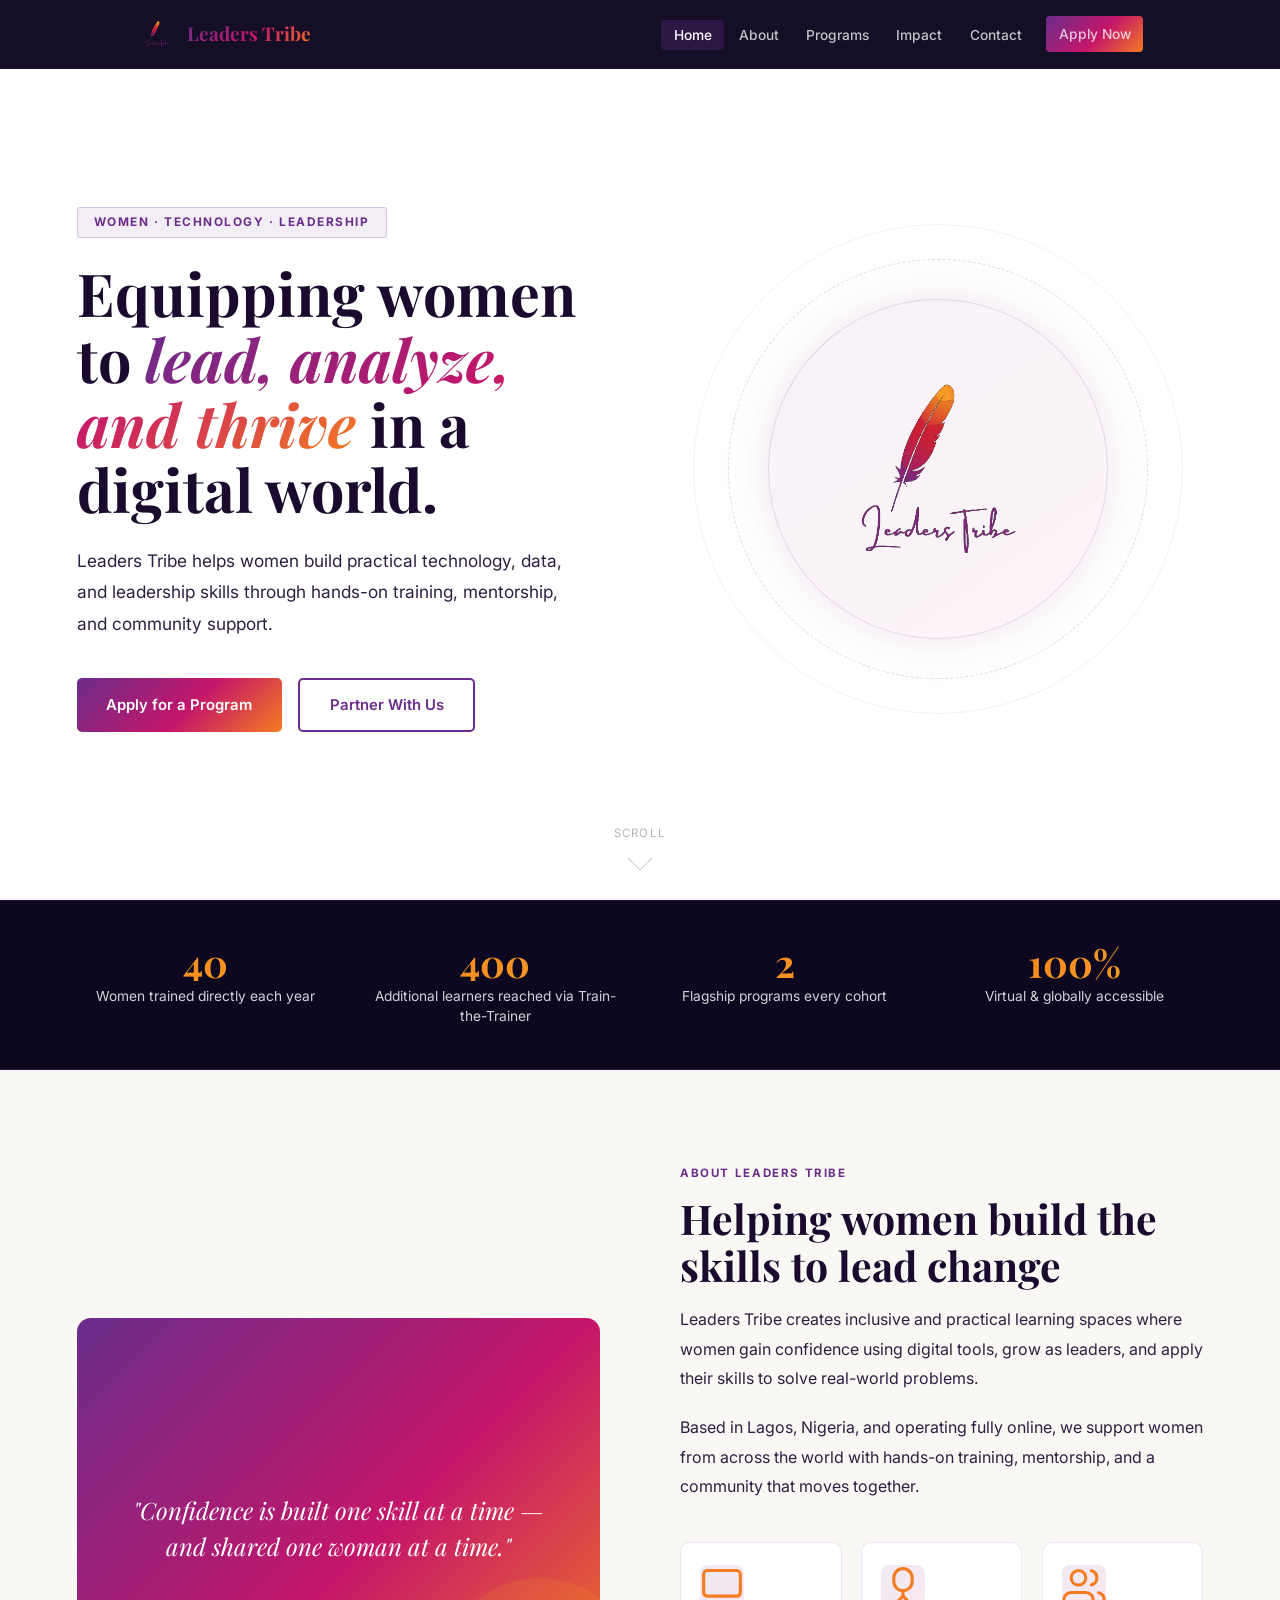
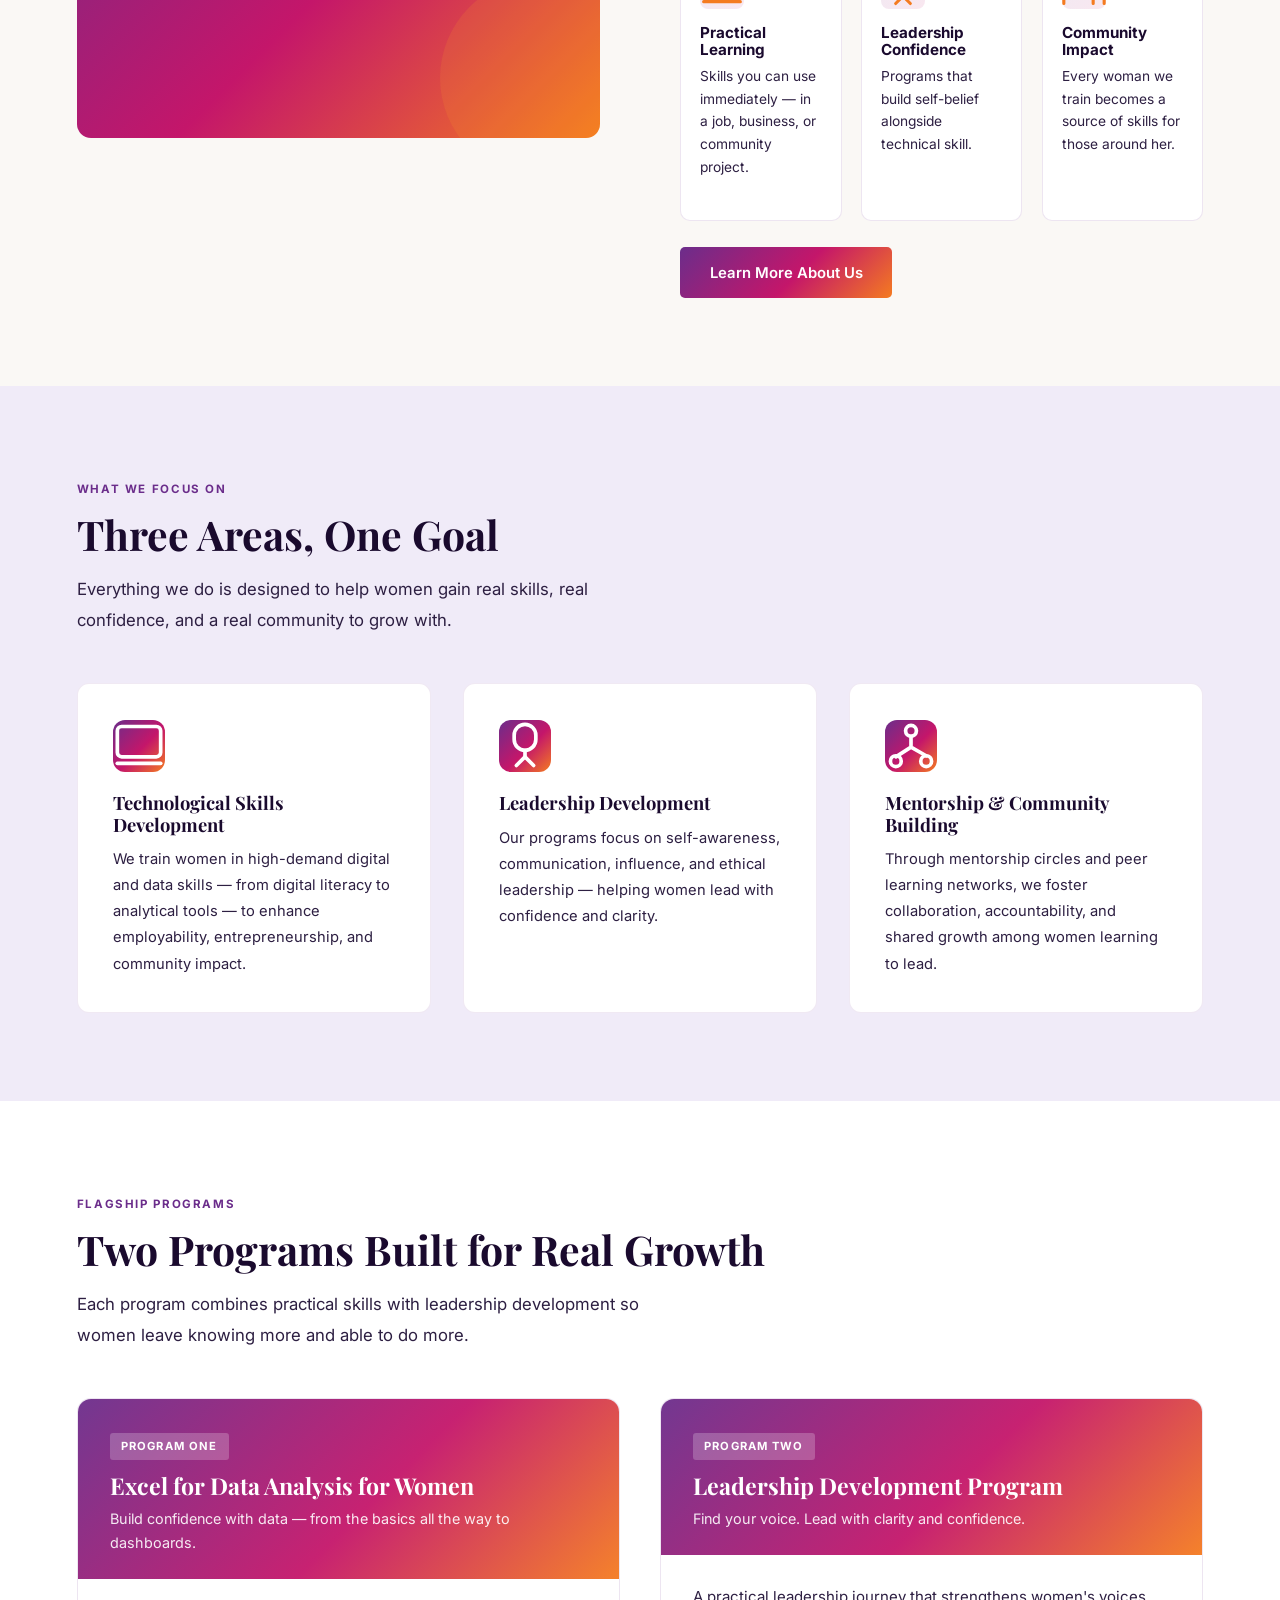
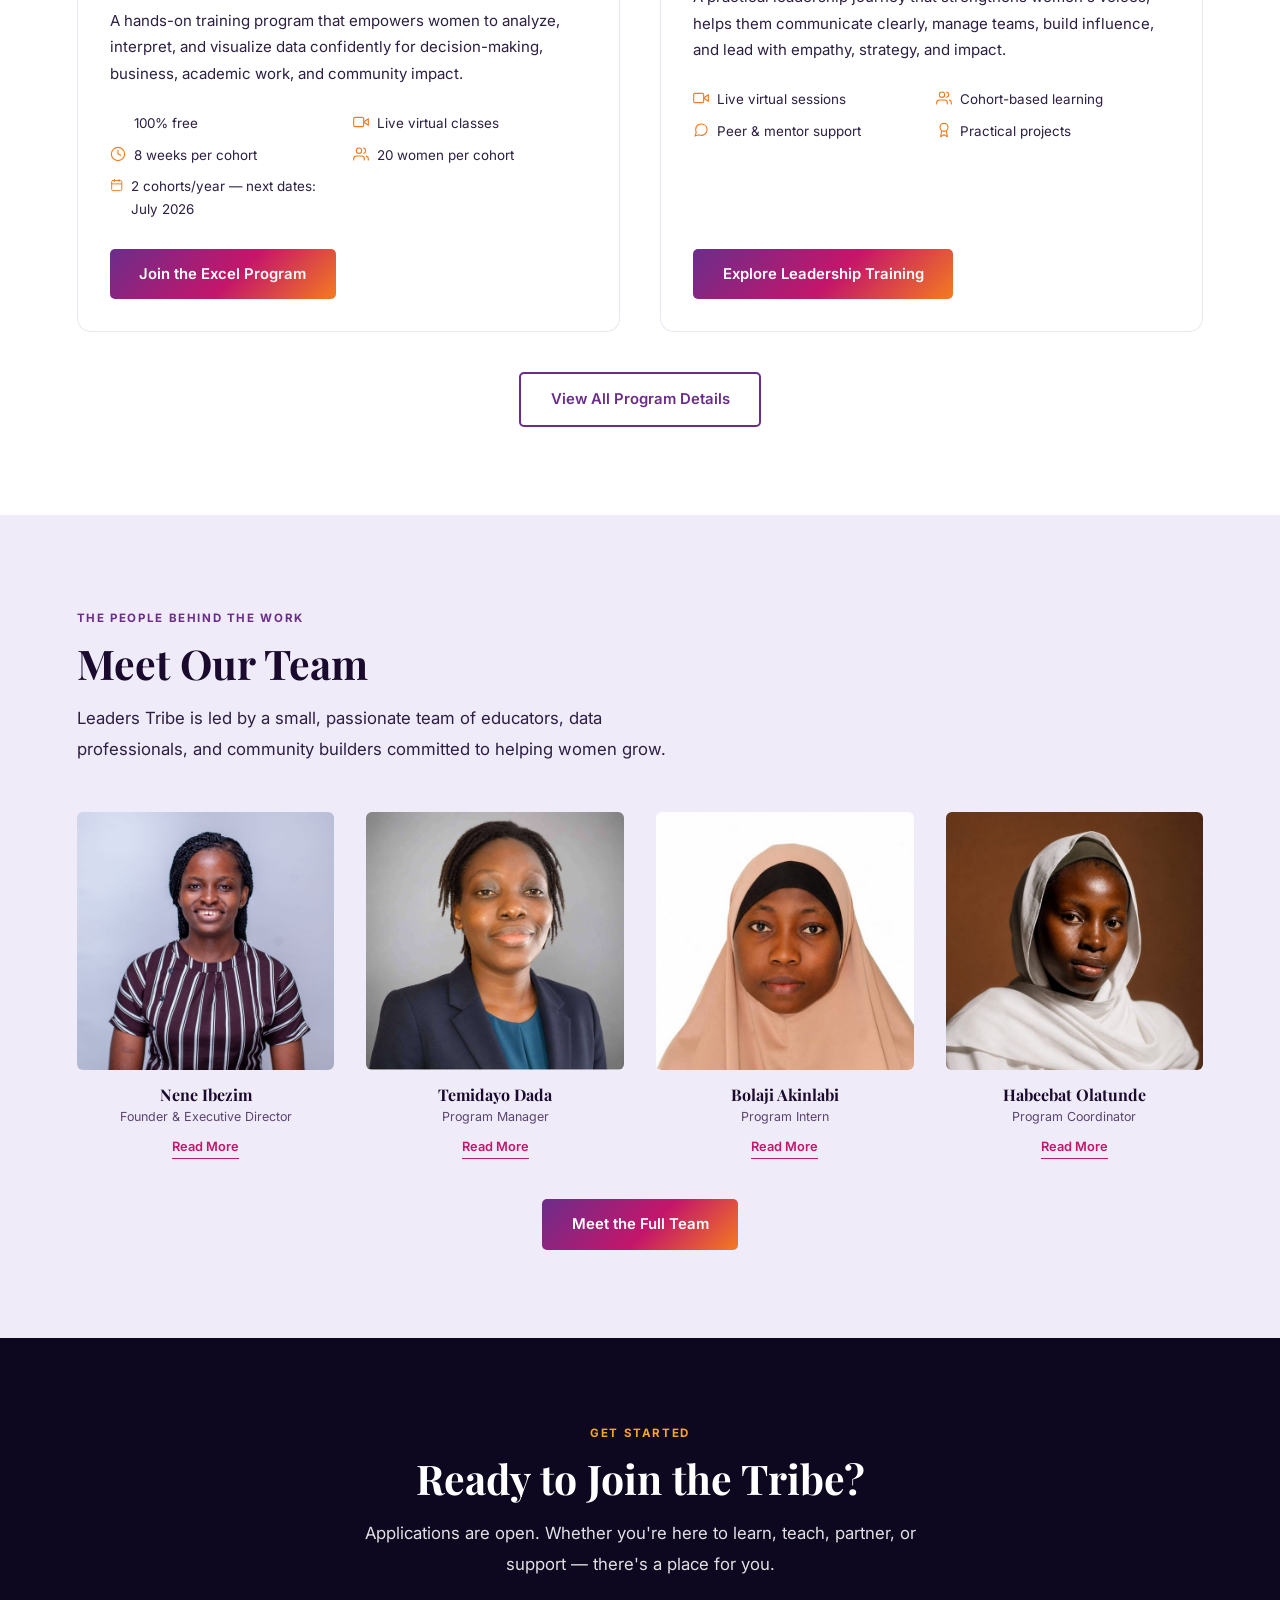
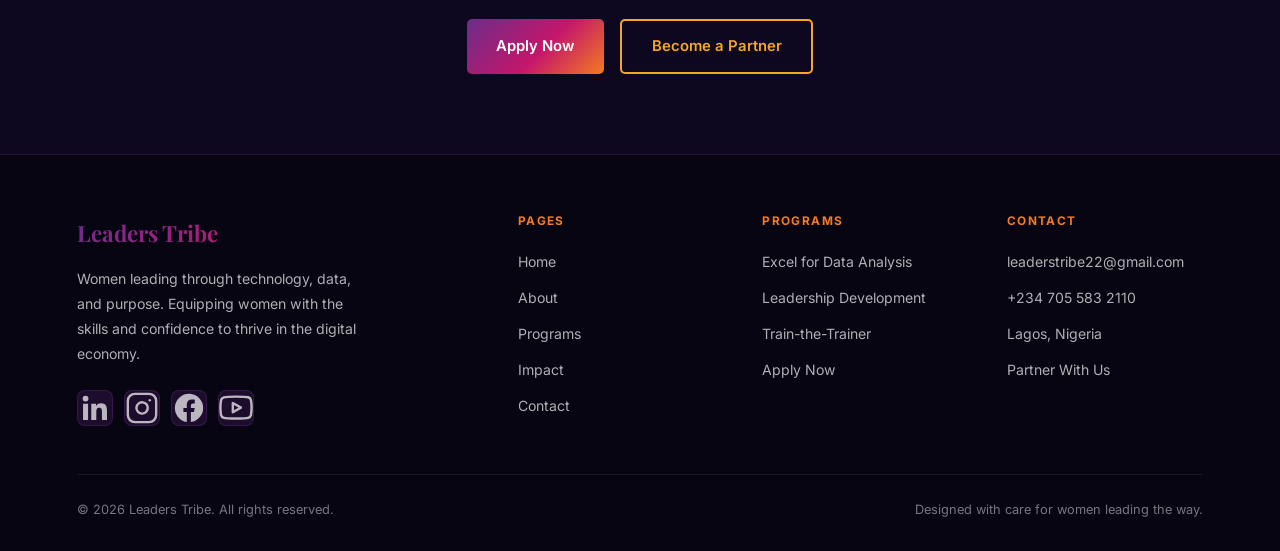
==== index.html @ ec902ddd "Update index.html" ====
<!DOCTYPE html>
<html lang="en">
<head>
  <meta charset="UTF-8" />
  <meta name="viewport" content="width=device-width, initial-scale=1.0" />
  <title>Leaders Tribe — Women Leading Through Technology, Data & Purpose</title>
  <meta name="description" content="Leaders Tribe equips women with practical technology, data analysis, and leadership skills to thrive in the digital economy and lead community impact." />
  <meta property="og:title" content="Leaders Tribe — Women Leading Through Technology, Data & Purpose" />
  <meta property="og:description" content="Leaders Tribe equips women with practical technology, data analysis, and leadership skills to thrive in the digital economy." />
  <meta property="og:type" content="website" />
  <meta property="og:image" content="https://leaderstribe.github.io/assets/og-image.png" />
  <meta property="og:url" content="https://leaderstribe.github.io/" />
  <meta name="twitter:card" content="summary_large_image" />
  <link rel="canonical" href="https://leaderstribe.github.io/" />
  <link rel="icon" type="image/png" href="assets/favicon.png" />
  <link rel="apple-touch-icon" href="assets/apple-touch-icon.png" />
  <link rel="stylesheet" href="styles.css" />
  <script type="application/ld+json">
  {
    "@context": "https://schema.org",
    "@type": "NGO",
    "name": "Leaders Tribe",
    "url": "https://leaderstribe.github.io/",
    "logo": "https://leaderstribe.github.io/assets/logo.png",
    "description": "Leaders Tribe equips women with practical technology, data analysis, and leadership skills to thrive in the digital economy and lead community impact.",
    "email": "leaderstribe22@gmail.com",
    "telephone": "+2347055832110",
    "address": {
      "@type": "PostalAddress",
      "addressLocality": "Lagos",
      "addressCountry": "NG"
    },
    "sameAs": [
      "https://ng.linkedin.com/company/leaderstribe",
      "https://www.instagram.com/leaderstribe_/",
      "https://www.facebook.com/leaderstribeimpact/",
      "https://x.com/leaderstribe22"
    ]
  }
  </script>
</head>
<body>

<div id="nav-placeholder"></div>

<!-- ============================================================
     HERO
     ============================================================ -->
<header id="hero" class="hero-light">
  <div class="hero-inner">
    <div class="hero-text">
      <span class="hero-eyebrow">Women · Technology · Leadership</span>
      <h1 class="hero-title">Equipping women to <em>lead, analyze, and thrive</em> in a digital world.</h1>
      <p class="hero-sub">Leaders Tribe helps women build practical technology, data, and leadership skills through hands-on training, mentorship, and community support.</p>
      <div class="hero-ctas">
        <a href="programs.html" class="btn btn-primary">Apply for a Program</a>
        <a href="contact.html#partners" class="btn btn-outline">Partner With Us</a>
      </div>
    </div>
    <div class="hero-visual">
      <div class="hero-orb">
        <img src="assets/logo.png" alt="Leaders Tribe emblem — a gradient feather symbolising growth, voice and leadership" />
      </div>
    </div>
  </div>
  <div class="scroll-hint" aria-hidden="true">
    <span>Scroll</span>
    <div class="scroll-arrow"></div>
  </div>
</header>

<!-- STATS BAR -->
<div id="stats-bar">
  <div class="stats-grid">
    <div class="reveal">
      <div class="stat-num">40</div>
      <div class="stat-label">Women trained directly each year</div>
    </div>
    <div class="reveal reveal-delay-1">
      <div class="stat-num">400</div>
      <div class="stat-label">Additional learners reached via Train-the-Trainer</div>
    </div>
    <div class="reveal reveal-delay-2">
      <div class="stat-num">2</div>
      <div class="stat-label">Flagship programs every cohort</div>
    </div>
    <div class="reveal reveal-delay-3">
      <div class="stat-num">100%</div>
      <div class="stat-label">Virtual &amp; globally accessible</div>
    </div>
  </div>
</div>

<!-- ============================================================
     ABOUT PREVIEW
     ============================================================ -->
<section class="bg-cream" aria-labelledby="about-preview-title">
  <div class="section-inner about-grid">
    <div class="about-visual reveal">
      <p class="about-quote">"Confidence is built one skill at a time — and shared one woman at a time."</p>
    </div>
    <div class="about-text reveal">
      <span class="tag">About Leaders Tribe</span>
      <h2 id="about-preview-title" class="section-title">Helping women build the skills to lead change</h2>
      <p>Leaders Tribe creates inclusive and practical learning spaces where women gain confidence using digital tools, grow as leaders, and apply their skills to solve real-world problems.</p>
      <p>Based in Lagos, Nigeria, and operating fully online, we support women from across the world with hands-on training, mentorship, and a community that moves together.</p>
      <div class="value-cards">
        <div class="value-card reveal reveal-delay-1">
          <div class="value-icon" data-icon="laptop"></div>
          <h4>Practical Learning</h4>
          <p>Skills you can use immediately — in a job, business, or community project.</p>
        </div>
        <div class="value-card reveal reveal-delay-2">
          <div class="value-icon" data-icon="podium"></div>
          <h4>Leadership Confidence</h4>
          <p>Programs that build self-belief alongside technical skill.</p>
        </div>
        <div class="value-card reveal reveal-delay-3">
          <div class="value-icon" data-icon="community"></div>
          <h4>Community Impact</h4>
          <p>Every woman we train becomes a source of skills for those around her.</p>
        </div>
      </div>
      <br/>
      <a href="about.html" class="btn btn-primary">Learn More About Us</a>
    </div>
  </div>
</section>

<!-- ============================================================
     FOCUS AREAS
     ============================================================ -->
<section class="bg-lavender" aria-labelledby="focus-title">
  <div class="section-inner">
    <span class="tag">What We Focus On</span>
    <h2 id="focus-title" class="section-title">Three Areas, One Goal</h2>
    <p class="section-sub">Everything we do is designed to help women gain real skills, real confidence, and a real community to grow with.</p>
    <div class="focus-grid">
      <div class="focus-card reveal">
        <div class="focus-icon" data-icon="laptop"></div>
        <h3>Technological Skills Development</h3>
        <p>We train women in high-demand digital and data skills — from digital literacy to analytical tools — to enhance employability, entrepreneurship, and community impact.</p>
      </div>
      <div class="focus-card reveal reveal-delay-1">
        <div class="focus-icon" data-icon="podium"></div>
        <h3>Leadership Development</h3>
        <p>Our programs focus on self-awareness, communication, influence, and ethical leadership — helping women lead with confidence and clarity.</p>
      </div>
      <div class="focus-card reveal reveal-delay-2">
        <div class="focus-icon" data-icon="network"></div>
        <h3>Mentorship &amp; Community Building</h3>
        <p>Through mentorship circles and peer learning networks, we foster collaboration, accountability, and shared growth among women learning to lead.</p>
      </div>
    </div>
  </div>
</section>

<!-- ============================================================
     PROGRAMS PREVIEW
     ============================================================ -->
<section class="bg-white" aria-labelledby="programs-preview-title">
  <div class="section-inner">
    <span class="tag">Flagship Programs</span>
    <h2 id="programs-preview-title" class="section-title">Two Programs Built for Real Growth</h2>
    <p class="section-sub">Each program combines practical skills with leadership development so women leave knowing more and able to do more.</p>
    <div class="programs-grid" style="margin-top:3rem;">
      <div class="program-card reveal">
        <div class="program-header">
          <div class="program-header-content">
            <span class="program-badge">Program One</span>
            <h3>Excel for Data Analysis for Women</h3>
            <p>Build confidence with data — from the basics all the way to dashboards.</p>
          </div>
        </div>
        <div class="program-body">
          <p>A hands-on training program that empowers women to analyze, interpret, and visualize data confidently for decision-making, business, academic work, and community impact.</p>
          <div class="program-meta">
            <div class="meta-item"><span data-icon="gift" style="display:flex;width:16px;height:16px;color:var(--orange);"></span> 100% free</div>
            <div class="meta-item"><span data-icon="video" style="display:flex;width:16px;height:16px;color:var(--orange);"></span> Live virtual classes</div>
            <div class="meta-item"><span data-icon="clock" style="display:flex;width:16px;height:16px;color:var(--orange);"></span> 8 weeks per cohort</div>
            <div class="meta-item"><span data-icon="users" style="display:flex;width:16px;height:16px;color:var(--orange);"></span> 20 women per cohort</div>
            <div class="meta-item"><span data-icon="calendar" style="display:flex;width:16px;height:16px;color:var(--orange);"></span> 2 cohorts/year — next dates: July 2026</div>
          </div>
          <a href="programs.html#excel" class="btn btn-primary">Join the Excel Program</a>
        </div>
      </div>
      <div class="program-card reveal reveal-delay-1">
        <div class="program-header">
          <div class="program-header-content">
            <span class="program-badge">Program Two</span>
            <h3>Leadership Development Program</h3>
            <p>Find your voice. Lead with clarity and confidence.</p>
          </div>
        </div>
        <div class="program-body">
          <p>A practical leadership journey that strengthens women's voices, helps them communicate clearly, manage teams, build influence, and lead with empathy, strategy, and impact.</p>
          <div class="program-meta">
            <div class="meta-item"><span data-icon="video" style="display:flex;width:16px;height:16px;color:var(--orange);"></span> Live virtual sessions</div>
            <div class="meta-item"><span data-icon="users" style="display:flex;width:16px;height:16px;color:var(--orange);"></span> Cohort-based learning</div>
            <div class="meta-item"><span data-icon="chat" style="display:flex;width:16px;height:16px;color:var(--orange);"></span> Peer &amp; mentor support</div>
            <div class="meta-item"><span data-icon="award" style="display:flex;width:16px;height:16px;color:var(--orange);"></span> Practical projects</div>
          </div>
          <a href="programs.html#leadership" class="btn btn-primary">Explore Leadership Training</a>
        </div>
      </div>
    </div>
    <div style="text-align:center; margin-top:2.5rem;">
      <a href="programs.html" class="btn btn-outline" style="color:var(--violet); border-color:var(--violet);">View All Program Details</a>
    </div>
  </div>
</section>

<!-- ============================================================
     MEET THE TEAM — teaser
     ============================================================ -->
<section class="bg-lavender" aria-labelledby="team-teaser-title">
  <div class="section-inner">
    <span class="tag">The People Behind the Work</span>
    <h2 id="team-teaser-title" class="section-title">Meet Our Team</h2>
    <p class="section-sub">Leaders Tribe is led by a small, passionate team of educators, data professionals, and community builders committed to helping women grow.</p>
    <div class="team-teaser-grid">
      <div class="team-teaser-card reveal">
        <div class="team-teaser-photo">
          <img src="assets/nene-ibezim.jpg" alt="Nene Ibezim, Founder and Executive Director of Leaders Tribe" />
        </div>
        <div class="team-teaser-body">
          <h4>Nene Ibezim</h4>
          <p class="teaser-role">Founder &amp; Executive Director</p>
          <a href="team/nene-ibezim.html">Read More</a>
        </div>
      </div>
      <div class="team-teaser-card reveal reveal-delay-1">
        <div class="team-teaser-photo">
          <img src="assets/temidayo-dada.jpg" alt="Temidayo Dada, Program Manager at Leaders Tribe" />
        </div>
        <div class="team-teaser-body">
          <h4>Temidayo Dada</h4>
          <p class="teaser-role">Program Manager</p>
          <a href="team/temidayo-dada.html">Read More</a>
        </div>
      </div>
      <div class="team-teaser-card reveal reveal-delay-2">
        <div class="team-teaser-photo">
          <img src="assets/bolaji-akinlabi.jpg" alt="Bolaji Akinlabi, Program Intern at Leaders Tribe" />
        </div>
        <div class="team-teaser-body">
          <h4>Bolaji Akinlabi</h4>
          <p class="teaser-role">Program Intern</p>
          <a href="team/bolaji-akinlabi.html">Read More</a>
        </div>
      </div>
      <div class="team-teaser-card reveal reveal-delay-3">
        <div class="team-teaser-photo">
          <img src="assets/habeebat-olatunde.jpg" alt="Habeebat Olatunde, Program Coordinator at Leaders Tribe" />
        </div>
        <div class="team-teaser-body">
          <h4>Habeebat Olatunde</h4>
          <p class="teaser-role">Program Coordinator</p>
          <a href="team/habeebat-olatunde.html">Read More</a>
        </div>
      </div>
    </div>
    <div style="text-align:center; margin-top:2.5rem;">
      <a href="about.html#team" class="btn btn-primary">Meet the Full Team</a>
    </div>
  </div>
</section>

<!-- CTA BAND -->
<section class="bg-dark dark-section" style="text-align:center; padding: 80px 6%;" aria-label="Call to action">
  <div class="section-inner">
    <span class="tag">Get Started</span>
    <h2 class="section-title" style="color:#fff; margin-bottom:1rem;">Ready to Join the Tribe?</h2>
    <p style="color:rgba(255,255,255,0.88); font-size:1.05rem; max-width:560px; margin:0 auto 2.5rem; line-height:1.82;">
      Applications are open. Whether you're here to learn, teach, partner, or support — there's a place for you.
    </p>
    <div style="display:flex; gap:1rem; justify-content:center; flex-wrap:wrap;">
      <a href="contact.html" class="btn btn-primary">Apply Now</a>
      <a href="contact.html#partners" class="btn btn-outline">Become a Partner</a>
    </div>
  </div>
</section>

<div id="footer-placeholder"></div>

<script src="icons.js"></script>
<script src="shared-nav-footer.js"></script>
<script src="script.js"></script>
<script>initPage('Home');</script>
</body>
</html>
---- styles.css ----
/* ============================================================
   LEADERS TRIBE — styles.css
   Brand palette from the Leaders Tribe logo:
     --violet  #6B2D8B   --magenta #C4166A
     --orange  #F47B20   --gold    #F5A623
   
   TEXT CONTRAST PRINCIPLE:
   • Light bg  → --text-dark (#1A0A2E), body --text-body (#2D1F42)
   • Dark bg   → #fff headings, rgba(255,255,255,0.88) body
   • Cards     → always on white/lavender, dark text
   • Minimum contrast ratio: 4.5:1 for body, 3:1 for large headings
   ============================================================ */

@import url('https://fonts.googleapis.com/css2?family=Playfair+Display:ital,wght@0,400;0,600;0,700;1,400&family=Inter:wght@300;400;500;600;700&display=swap');

/* ── Variables ── */
:root {
  --violet:       #6B2D8B;
  --violet-dark:  #4E1F68;
  --magenta:      #C4166A;
  --orange:       #F47B20;
  --gold:         #F5A623;

  --dark:         #0D0820;
  --dark-mid:     #130D28;
  --dark-card:    #1C1035;

  --cream:        #FAF8F5;
  --lavender:     #F0EBF8;
  --white:        #FFFFFF;

  /* Text — light backgrounds */
  --text-dark:    #1A0A2E;   /* headings on light bg */
  --text-body:    #2D1F42;   /* body on light bg — rich, dark purple-charcoal */
  --text-soft:    #5A4570;   /* secondary on light bg */

  /* Text — dark backgrounds */
  --text-on-dark:        #FFFFFF;
  --text-on-dark-body:   rgba(255,255,255,0.88);  /* was 0.62 — increased */
  --text-on-dark-soft:   rgba(255,255,255,0.72);

  --grad-brand:   linear-gradient(135deg, #6B2D8B 0%, #C4166A 55%, #F47B20 100%);
  --grad-dark:    linear-gradient(150deg, #0D0820 0%, #130D28 60%, #1E0E3A 100%);
  --grad-gold:    linear-gradient(135deg, #F47B20, #F5A623);

  --section-pad:  88px 6%;
  --max-w:        1160px;
  --ease:         0.25s ease;
  --radius:       10px;
}

/* ── Reset ── */
*, *::before, *::after { margin: 0; padding: 0; box-sizing: border-box; }
html { scroll-behavior: smooth; font-size: 16px; }
body {
  font-family: 'Inter', system-ui, sans-serif;
  background: var(--cream);
  color: var(--text-body);
  line-height: 1.65;
  -webkit-font-smoothing: antialiased;
}
img { max-width: 100%; display: block; }
a { color: inherit; text-decoration: none; }
ul { list-style: none; }
button { cursor: pointer; font-family: inherit; }

/* ── Type helpers ── */
h1, h2, h3, h4 {
  font-family: 'Playfair Display', Georgia, serif;
  color: var(--text-dark);
  line-height: 1.15;
}
/* On dark sections, headings flip to white via .dark-section */
.dark-section h1,
.dark-section h2,
.dark-section h3,
.dark-section h4 { color: var(--text-on-dark); }

.section-title  { font-size: clamp(1.85rem, 3.2vw, 2.7rem); margin-bottom: 1rem; }
.section-sub    { font-size: 1.05rem; line-height: 1.82; max-width: 600px; }

/* Tags (eyebrow labels) */
.tag {
  display: inline-block;
  font-size: 0.72rem; font-weight: 700;
  letter-spacing: 0.14em; text-transform: uppercase;
  margin-bottom: 0.75rem;
}
/* On light bg: violet tag */
.tag { color: var(--violet); }
/* On dark bg: gold tag */
.dark-section .tag { color: var(--gold); }

/* ── Layout ── */
.section-inner { max-width: var(--max-w); margin: 0 auto; }

/* ── Buttons ── */
.btn {
  display: inline-flex; align-items: center; gap: 0.5rem;
  padding: 0.82rem 1.85rem; border-radius: 5px;
  font-size: 0.93rem; font-weight: 600;
  transition: opacity var(--ease), transform var(--ease), box-shadow var(--ease);
  border: none; white-space: nowrap; cursor: pointer;
}
.btn:hover          { opacity: 0.88; transform: translateY(-2px); }
.btn:focus-visible  { outline: 3px solid var(--gold); outline-offset: 3px; }
.btn-primary        { background: var(--grad-brand); color: #fff; }
.btn-outline        { background: transparent; border: 2px solid var(--gold); color: var(--gold); font-weight: 600; }
.btn-outline:hover  { background: rgba(245,166,35,0.12); }
.btn-white          { background: #fff; color: var(--violet); font-weight: 700; }
.btn-sm             { padding: 0.58rem 1.25rem; font-size: 0.84rem; }

/* ============================================================
   NAV
   ============================================================ */
#navbar {
  position: fixed; top: 0; left: 0; right: 0; z-index: 1000;
  background: rgba(13,8,32,0.97);
  backdrop-filter: blur(14px);
  border-bottom: 1px solid rgba(107,45,139,0.22);
  transition: box-shadow var(--ease);
}
#navbar.scrolled { box-shadow: 0 4px 28px rgba(0,0,0,0.35); }

.nav-inner {
  max-width: var(--max-w); margin: 0 auto; padding: 0 6%;
  height: 68px; display: flex; align-items: center; justify-content: space-between;
}
.nav-logo {
  display: flex; align-items: center; gap: 10px; text-decoration: none;
}
.nav-logo img { height: 40px; width: auto; object-fit: contain; }
.nav-logo-text {
  font-family: 'Playfair Display', serif; font-size: 1.18rem; font-weight: 700;
  background: var(--grad-brand);
  -webkit-background-clip: text; -webkit-text-fill-color: transparent; background-clip: text;
}
.nav-links { display: flex; align-items: center; gap: 0.15rem; }
.nav-links a {
  padding: 0.42rem 0.78rem; border-radius: 4px;
  font-size: 0.86rem; font-weight: 500;
  color: rgba(255,255,255,0.75);   /* high enough contrast on near-black */
  transition: color var(--ease), background var(--ease);
}
.nav-links a:hover,
.nav-links a.active { color: #fff; background: rgba(107,45,139,0.3); }
.nav-links .btn { margin-left: 0.6rem; }

.hamburger {
  display: none; flex-direction: column; gap: 5px;
  background: none; border: none; padding: 4px; cursor: pointer;
}
.hamburger span {
  display: block; width: 24px; height: 2px;
  background: #fff; border-radius: 2px;
  transition: transform var(--ease), opacity var(--ease);
}
.hamburger.open span:nth-child(1) { transform: translateY(7px) rotate(45deg); }
.hamburger.open span:nth-child(2) { opacity: 0; }
.hamburger.open span:nth-child(3) { transform: translateY(-7px) rotate(-45deg); }

.mobile-menu {
  display: none; position: fixed;
  top: 68px; left: 0; right: 0;
  background: var(--dark-mid);
  border-bottom: 1px solid rgba(107,45,139,0.3);
  padding: 1.4rem 6% 2rem; z-index: 999;
  flex-direction: column; gap: 0.2rem;
}
.mobile-menu.open { display: flex; }
.mobile-menu a {
  padding: 0.75rem 1rem; border-radius: 5px;
  color: rgba(255,255,255,0.88);  /* bumped from 0.75 */
  font-size: 1rem; font-weight: 500;
  transition: background var(--ease);
}
.mobile-menu a:hover { background: rgba(107,45,139,0.25); color: #fff; }
.mobile-menu .btn { margin-top: 0.75rem; text-align: center; justify-content: center; }

/* ============================================================
   PAGE HERO (shared for inner pages)
   ============================================================ */
.page-hero {
  background: var(--grad-dark);
  padding: 130px 6% 72px; text-align: center;
  position: relative; overflow: hidden;
}
.page-hero::before {
  content: '';
  position: absolute; inset: 0;
  background: radial-gradient(ellipse at 50% 110%, rgba(196,22,106,0.18) 0%, transparent 65%);
  pointer-events: none;
}
.page-hero-inner { max-width: var(--max-w); margin: 0 auto; position: relative; z-index: 1; }
.page-hero h1 { color: #fff; font-size: clamp(2rem, 4.5vw, 3.4rem); margin-bottom: 1rem; }
.page-hero p  { color: rgba(255,255,255,0.88); font-size: 1.1rem; max-width: 620px; margin: 0 auto; line-height: 1.8; }

/* ============================================================
   HOME HERO
   ============================================================ */
#hero {
  min-height: 100vh; background: var(--grad-dark);
  display: flex; align-items: center;
  padding: 100px 6% 60px;
  position: relative; overflow: hidden;
}
#hero::before, #hero::after {
  content: ''; position: absolute; border-radius: 50%; pointer-events: none;
}
#hero::before {
  width: 600px; height: 600px;
  background: radial-gradient(circle, rgba(196,22,106,0.16) 0%, transparent 70%);
  top: -100px; right: -80px;
}
#hero::after {
  width: 500px; height: 500px;
  background: radial-gradient(circle, rgba(107,45,139,0.18) 0%, transparent 70%);
  bottom: -80px; left: -80px;
}
.hero-inner {
  max-width: var(--max-w); margin: 0 auto; width: 100%;
  display: grid; grid-template-columns: 1fr 1fr; gap: 4rem; align-items: center;
  position: relative; z-index: 1;
}
.hero-eyebrow {
  display: inline-block;
  background: rgba(245,166,35,0.16); color: var(--gold);
  border: 1px solid rgba(245,166,35,0.38);
  padding: 0.3rem 1rem; border-radius: 3px;
  font-size: 0.74rem; letter-spacing: 0.13em; text-transform: uppercase; font-weight: 700;
  margin-bottom: 1.4rem;
}
.hero-title {
  font-family: 'Playfair Display', serif;
  font-size: clamp(2.2rem, 5vw, 3.7rem); font-weight: 700;
  color: #fff; line-height: 1.1; margin-bottom: 1.5rem;
}
.hero-title em {
  font-style: italic;
  background: var(--grad-brand);
  -webkit-background-clip: text; -webkit-text-fill-color: transparent; background-clip: text;
}
.hero-sub {
  font-size: 1.08rem; color: rgba(255,255,255,0.88);  /* was 0.72 */
  max-width: 500px; line-height: 1.82; margin-bottom: 2.4rem;
}
.hero-ctas { display: flex; gap: 1rem; flex-wrap: wrap; }
.hero-visual { display: flex; justify-content: center; align-items: center; }
.hero-orb {
  width: 340px; height: 340px; border-radius: 50%;
  background: linear-gradient(145deg, rgba(107,45,139,0.14), rgba(196,22,106,0.10));
  border: 1px solid rgba(196,22,106,0.2);
  display: flex; align-items: center; justify-content: center;
  box-shadow: 0 0 80px rgba(196,22,106,0.14), 0 0 40px rgba(107,45,139,0.10);
  position: relative;
}
.hero-orb img { width: 260px; height: 260px; object-fit: contain; position: relative; z-index: 1; }
.hero-orb::before {
  content: ''; position: absolute;
  width: 420px; height: 420px; border-radius: 50%;
  border: 1px dashed rgba(245,166,35,0.2);
  animation: spin 30s linear infinite;
}
.hero-orb::after {
  content: ''; position: absolute;
  width: 490px; height: 490px; border-radius: 50%;
  border: 1px solid rgba(196,22,106,0.08);
}
@keyframes spin { to { transform: rotate(360deg); } }
.scroll-hint {
  position: absolute; bottom: 2rem; left: 50%; transform: translateX(-50%);
  display: flex; flex-direction: column; align-items: center; gap: 0.4rem;
  color: rgba(255,255,255,0.4); font-size: 0.72rem; letter-spacing: 0.1em; text-transform: uppercase; z-index: 2;
}
.scroll-arrow {
  width: 18px; height: 18px;
  border-right: 1.5px solid rgba(255,255,255,0.3); border-bottom: 1.5px solid rgba(255,255,255,0.3);
  transform: rotate(45deg); animation: bounce 2s infinite;
}
@keyframes bounce {
  0%, 100% { transform: rotate(45deg) translateY(0); }
  50%       { transform: rotate(45deg) translateY(5px); }
}

/* ── White hero variant ── */
#hero.hero-light {
  background: var(--white);
  border-bottom: 1px solid rgba(107,45,139,0.1);
}
#hero.hero-light::before,
#hero.hero-light::after { display: none; }
#hero.hero-light .hero-eyebrow {
  background: rgba(107,45,139,0.08);
  color: var(--violet);
  border: 1px solid rgba(107,45,139,0.2);
}
#hero.hero-light .hero-title { color: var(--text-dark); }
#hero.hero-light .hero-title em {
  background: var(--grad-brand);
  -webkit-background-clip: text; -webkit-text-fill-color: transparent; background-clip: text;
}
#hero.hero-light .hero-sub { color: var(--text-body); }
#hero.hero-light .btn-outline { border-color: var(--violet); color: var(--violet); }
#hero.hero-light .btn-outline:hover { background: rgba(107,45,139,0.07); }
#hero.hero-light .scroll-hint { color: rgba(0,0,0,0.3); }
#hero.hero-light .scroll-arrow {
  border-right-color: rgba(0,0,0,0.2); border-bottom-color: rgba(0,0,0,0.2);
}
#hero.hero-light .hero-orb {
  background: linear-gradient(145deg, rgba(107,45,139,0.06), rgba(196,22,106,0.05));
  border-color: rgba(107,45,139,0.15);
  box-shadow: 0 0 60px rgba(107,45,139,0.08), 0 0 30px rgba(196,22,106,0.05);
}
#hero.hero-light .hero-orb::before { border-color: rgba(107,45,139,0.18); }
#hero.hero-light .hero-orb::after  { border-color: rgba(196,22,106,0.08); }

/* ============================================================
   STATS BAR
   ============================================================ */
#stats-bar {
  background: var(--dark); padding: 2.6rem 6%;
  border-top: 1px solid rgba(107,45,139,0.3);
  border-bottom: 1px solid rgba(107,45,139,0.3);
}
.stats-grid {
  max-width: var(--max-w); margin: 0 auto;
  display: grid; grid-template-columns: repeat(4,1fr); gap: 2rem; text-align: center;
}
.stat-num {
  font-family: 'Playfair Display', serif; font-size: 2.4rem; font-weight: 700;
  background: var(--grad-gold);
  -webkit-background-clip: text; -webkit-text-fill-color: transparent; background-clip: text;
  line-height: 1; margin-bottom: 0.4rem;
}
.stat-label { font-size: 0.86rem; color: rgba(255,255,255,0.82); line-height: 1.45; }  /* was 0.55 */

/* ============================================================
   SECTION BACKGROUNDS
   ============================================================ */
.bg-cream    { background: var(--cream); }
.bg-lavender { background: var(--lavender); }
.bg-white    { background: var(--white); }
.bg-dark     { background: var(--dark); }
.bg-dark-mid { background: var(--dark-mid); }

section { padding: var(--section-pad); }

/* ============================================================
   ABOUT PREVIEW (Home) / ABOUT FULL
   ============================================================ */
.about-grid {
  display: grid; grid-template-columns: 1fr 1fr; gap: 5rem; align-items: center;
}
.about-visual {
  background: var(--grad-brand); border-radius: 14px;
  min-height: 420px; display: flex; align-items: center; justify-content: center;
  padding: 3rem; position: relative; overflow: hidden;
}
.about-visual::after {
  content: ''; position: absolute; bottom: -40px; right: -40px;
  width: 200px; height: 200px; background: rgba(245,166,35,0.14); border-radius: 50%;
}
.about-quote {
  font-family: 'Playfair Display', serif; font-size: 1.5rem; font-style: italic;
  color: #fff; text-align: center; line-height: 1.5; position: relative; z-index: 1;
}
/* Body text on light sections */
.about-text p { color: var(--text-body); line-height: 1.85; margin-bottom: 1.2rem; }

/* ── Value cards ── */
.value-cards {
  display: grid; grid-template-columns: repeat(3,1fr); gap: 1.2rem; margin-top: 2.5rem;
}
.value-card {
  background: var(--white); border: 1px solid rgba(107,45,139,0.12);
  border-radius: var(--radius); padding: 1.4rem 1.2rem;
  transition: box-shadow var(--ease), transform var(--ease);
}
.value-card:hover { transform: translateY(-3px); box-shadow: 0 12px 32px rgba(107,45,139,0.12); }
.value-icon {
  width: 44px; height: 44px; border-radius: 8px;
  background: linear-gradient(135deg, rgba(107,45,139,0.1), rgba(196,22,106,0.1));
  display: flex; align-items: center; justify-content: center; color: var(--orange);
  margin-bottom: 0.9rem;
}
.value-card h4 { font-size: 0.95rem; font-family: 'Inter', sans-serif; font-weight: 700; color: var(--text-dark); margin-bottom: 0.4rem; }
.value-card p  { font-size: 0.86rem; color: var(--text-body); line-height: 1.65; }

/* ============================================================
   MISSION & VISION
   ============================================================ */
.mv-grid { display: grid; grid-template-columns: 1fr 1fr; gap: 2rem; }
.mv-card { border-radius: 12px; padding: 2.5rem; position: relative; overflow: hidden; }
.mv-card.mission-card { background: rgba(107,45,139,0.18); border: 1px solid rgba(107,45,139,0.35); }
.mv-card.vision-card  { background: rgba(196,22,106,0.14); border: 1px solid rgba(196,22,106,0.28); }
.mv-card::before {
  content: ''; position: absolute; top: -40px; right: -40px;
  width: 140px; height: 140px; border-radius: 50%; background: rgba(245,166,35,0.07);
}
.mv-label {
  font-size: 0.72rem; font-weight: 700; letter-spacing: 0.15em; text-transform: uppercase;
  color: var(--gold); margin-bottom: 1rem; display: flex; align-items: center; gap: 0.5rem;
}
.mv-card p {
  font-size: 1.05rem; color: rgba(255,255,255,0.92);  /* was 0.82 */
  line-height: 1.82; font-style: italic; font-family: 'Playfair Display', serif;
}

/* ============================================================
   FOCUS CARDS
   ============================================================ */
.focus-grid { display: grid; grid-template-columns: repeat(3,1fr); gap: 2rem; margin-top: 3rem; }
.focus-card {
  background: var(--white); border-radius: 12px; padding: 2.2rem;
  border: 1px solid rgba(107,45,139,0.1);
  transition: all var(--ease); position: relative; overflow: hidden;
}
.focus-card::after {
  content: ''; position: absolute; bottom: 0; left: 0; right: 0; height: 3px;
  background: var(--grad-brand); transform: scaleX(0);
  transition: transform var(--ease); transform-origin: left;
}
.focus-card:hover { transform: translateY(-5px); box-shadow: 0 16px 40px rgba(107,45,139,0.12); }
.focus-card:hover::after { transform: scaleX(1); }
.focus-icon {
  width: 52px; height: 52px; border-radius: 12px;
  background: var(--grad-brand); display: flex; align-items: center; justify-content: center;
  color: #fff; margin-bottom: 1.3rem;
}
.focus-card h3 { font-size: 1.15rem; margin-bottom: 0.7rem; color: var(--text-dark); }
.focus-card p  { font-size: 0.92rem; color: var(--text-body); line-height: 1.78; }

/* ============================================================
   PROGRAMS
   ============================================================ */
.programs-grid { display: grid; grid-template-columns: 1fr 1fr; gap: 2.5rem; margin-top: 3rem; }
.program-card {
  background: var(--white); border-radius: 14px; overflow: hidden;
  border: 1px solid rgba(107,45,139,0.12);
  transition: all var(--ease); display: flex; flex-direction: column;
}
.program-card:hover { transform: translateY(-5px); box-shadow: 0 20px 48px rgba(107,45,139,0.14); }
.program-header { padding: 2rem 2rem 1.5rem; position: relative; overflow: hidden; }
.program-header::before {
  content: ''; position: absolute; inset: 0; background: var(--grad-brand); opacity: 0.95;
}
.program-header-content { position: relative; z-index: 1; }
.program-badge {
  display: inline-block; background: rgba(255,255,255,0.22); color: #fff;
  font-size: 0.7rem; font-weight: 700; letter-spacing: 0.1em; text-transform: uppercase;
  padding: 0.25rem 0.7rem; border-radius: 3px; margin-bottom: 0.8rem;
}
.program-header h3 { font-family: 'Playfair Display', serif; font-size: 1.45rem; color: #fff; margin-bottom: 0.5rem; }
.program-header p  { font-size: 0.9rem; color: rgba(255,255,255,0.90); }  /* was 0.78 */
.program-body { padding: 1.8rem 2rem 2rem; flex: 1; display: flex; flex-direction: column; }
.program-body > p  { font-size: 0.94rem; color: var(--text-body); line-height: 1.78; margin-bottom: 1.5rem; }
.program-levels    { display: flex; flex-direction: column; gap: 1rem; margin-bottom: 1.5rem; }
.level-block {
  background: var(--lavender); border-radius: 8px; padding: 1rem 1.2rem;
  border-left: 3px solid var(--orange);
}
.level-block h4 { font-size: 0.88rem; font-weight: 700; font-family: 'Inter', sans-serif; color: var(--violet-dark); margin-bottom: 0.35rem; }
.level-block p  { font-size: 0.84rem; color: var(--text-body); line-height: 1.65; }
.program-meta   { display: grid; grid-template-columns: 1fr 1fr; gap: 0.6rem; margin-bottom: 1.8rem; }
.meta-item { display: flex; align-items: flex-start; gap: 0.5rem; font-size: 0.84rem; color: var(--text-body); }
.meta-item svg { color: var(--orange); flex-shrink: 0; margin-top: 2px; }
.program-body .btn { margin-top: auto; align-self: flex-start; }
.capstone-list { margin-bottom: 1.5rem; }
.capstone-list li {
  display: flex; align-items: flex-start; gap: 0.6rem;
  font-size: 0.88rem; color: var(--text-body); padding: 0.4rem 0;
}
.capstone-list li::before {
  content: ''; display: inline-block; width: 6px; height: 6px;
  border-radius: 50%; background: var(--orange); flex-shrink: 0; margin-top: 7px;
}

/* ============================================================
   TRAIN-THE-TRAINER
   ============================================================ */
.ttt-intro { margin-bottom: 3.5rem; }
.ttt-intro .section-sub { color: var(--text-on-dark-body); }
.ttt-steps {
  display: grid; grid-template-columns: repeat(3,1fr); gap: 2rem;
  position: relative; margin-bottom: 3rem;
}
.ttt-steps::before {
  content: ''; position: absolute; top: 36px;
  left: calc(16.66% + 1rem); right: calc(16.66% + 1rem); height: 1px;
  background: linear-gradient(to right, var(--violet), var(--magenta), var(--orange)); z-index: 0;
}
.ttt-step { text-align: center; position: relative; z-index: 1; }
.ttt-num {
  width: 72px; height: 72px; border-radius: 50%;
  background: var(--grad-brand); display: flex; align-items: center; justify-content: center;
  margin: 0 auto 1.3rem; color: #fff;
}
.ttt-step h3 { font-family: 'Playfair Display', serif; font-size: 1.2rem; color: #fff; margin-bottom: 0.5rem; }
.ttt-step p  { font-size: 0.92rem; color: var(--text-on-dark-body); line-height: 1.7; }  /* bumped */
.ttt-impact {
  background: rgba(107,45,139,0.22); border: 1px solid rgba(107,45,139,0.38);
  border-radius: 12px; padding: 2rem 2.5rem;
  display: grid; grid-template-columns: auto 1fr; gap: 2rem; align-items: center;
}
.ttt-impact-icon {
  width: 60px; height: 60px; border-radius: 50%;
  background: var(--grad-brand); display: flex; align-items: center; justify-content: center;
  color: #fff; flex-shrink: 0;
}
.ttt-impact-text h4 { font-size: 1rem; color: #fff; margin-bottom: 0.4rem; font-family: 'Inter', sans-serif; font-weight: 700; }
.ttt-impact-text p  { font-size: 0.92rem; color: var(--text-on-dark-body); }
.ttt-impact-text strong { color: var(--gold); }

/* ============================================================
   IMPACT STATS
   ============================================================ */
.impact-stats { display: grid; grid-template-columns: repeat(5,1fr); gap: 1.5rem; margin: 3rem 0 2.5rem; }
.impact-stat {
  background: var(--white); border-radius: 12px; padding: 1.8rem 1.2rem; text-align: center;
  border: 1px solid rgba(107,45,139,0.1); transition: all var(--ease);
}
.impact-stat:hover { transform: translateY(-4px); box-shadow: 0 12px 30px rgba(107,45,139,0.1); }
.impact-stat-num {
  font-family: 'Playfair Display', serif; font-size: 2rem; font-weight: 700;
  background: var(--grad-brand);
  -webkit-background-clip: text; -webkit-text-fill-color: transparent; background-clip: text;
  line-height: 1; margin-bottom: 0.5rem;
}
.impact-stat-label { font-size: 0.83rem; color: var(--text-body); line-height: 1.45; }  /* dark on white card */
.impact-note {
  background: var(--white); border-radius: 12px; padding: 2rem 2.5rem;
  border-left: 4px solid var(--orange);
  font-size: 1rem; color: var(--text-body); line-height: 1.88; max-width: 840px;
}

/* ============================================================
   LEARNING APPROACH
   ============================================================ */
.approach-grid { display: grid; grid-template-columns: repeat(4,1fr); gap: 1.8rem; margin-top: 3rem; }
.approach-card {
  background: var(--white); border-radius: 12px; padding: 2rem 1.6rem;
  border: 1px solid rgba(107,45,139,0.1); transition: all var(--ease); text-align: center;
}
.approach-card:hover { transform: translateY(-4px); box-shadow: 0 12px 30px rgba(107,45,139,0.1); }
.approach-icon {
  width: 56px; height: 56px; border-radius: 14px;
  background: linear-gradient(135deg, rgba(107,45,139,0.09), rgba(196,22,106,0.09));
  display: flex; align-items: center; justify-content: center;
  color: var(--orange); margin: 0 auto 1.2rem;
}
.approach-card h3 { font-size: 1.05rem; margin-bottom: 0.6rem; color: var(--text-dark); }
.approach-card p  { font-size: 0.88rem; color: var(--text-body); line-height: 1.72; }

/* ============================================================
   WHO CAN JOIN
   ============================================================ */
.who-inner { display: grid; grid-template-columns: 1fr 1fr; gap: 5rem; align-items: center; }
.who-list  { margin-top: 2rem; display: grid; grid-template-columns: 1fr 1fr; gap: 0.75rem; }
.who-item  { display: flex; align-items: center; gap: 0.7rem; font-size: 0.92rem; color: var(--text-on-dark-body); }
.who-item svg { color: var(--orange); flex-shrink: 0; }
.who-cta {
  background: rgba(107,45,139,0.18); border: 1px solid rgba(107,45,139,0.32);
  border-radius: 14px; padding: 2.5rem;
}
.who-cta h3 { font-family: 'Playfair Display', serif; font-size: 1.6rem; color: #fff; margin-bottom: 1rem; }
.who-cta p  { font-size: 0.95rem; color: var(--text-on-dark-body); line-height: 1.78; margin-bottom: 2rem; }

/* ============================================================
   MEET THE TEAM — Global Schools-inspired style
   Square photo → name → role → Read more
   ============================================================ */
.team-section { }
.team-grid {
  display: grid;
  grid-template-columns: repeat(4, 1fr);
  gap: 2.5rem;
  margin-top: 3rem;
}
.team-card {
  display: flex; flex-direction: column; align-items: center;
  text-align: center; background: transparent;
  transition: transform var(--ease);
}
.team-card:hover { transform: translateY(-4px); }

.team-photo-wrap {
  width: 100%; aspect-ratio: 1 / 1;
  overflow: hidden; border-radius: 6px;
  background: var(--lavender); margin-bottom: 1.1rem;
  position: relative;
}
.team-photo-wrap img {
  width: 100%; height: 100%;
  object-fit: cover; object-position: top center;
  transition: transform 0.4s ease; display: block;
}
.team-card:hover .team-photo-wrap img { transform: scale(1.04); }

.team-body { display: flex; flex-direction: column; align-items: center; width: 100%; }
.team-body h3 {
  font-family: 'Playfair Display', serif; font-size: 1.05rem; font-weight: 700;
  color: var(--text-dark); margin-bottom: 0.2rem; line-height: 1.25;
}
.team-body .team-title {
  font-size: 0.8rem; font-weight: 500; color: var(--text-soft);
  margin-bottom: 0.65rem; line-height: 1.4;
}
.team-body .team-read-more {
  font-size: 0.82rem; font-weight: 600; color: var(--magenta);
  border-bottom: 1.5px solid var(--magenta); padding-bottom: 1px;
  transition: color var(--ease), border-color var(--ease); text-decoration: none;
}
.team-body .team-read-more:hover { color: var(--violet); border-color: var(--violet); }
.team-card.featured .team-photo-wrap { border: 2px solid rgba(196,22,106,0.3); }

/* ============================================================
   TESTIMONIALS
   ============================================================ */
.testimonials-grid { display: grid; grid-template-columns: repeat(3,1fr); gap: 2rem; margin-top: 3rem; }
.testimonial-card {
  background: var(--white); border-radius: 12px; padding: 2rem;
  border: 1px solid rgba(107,45,139,0.1);
  display: flex; flex-direction: column; gap: 1.4rem;
}
.quote-icon { width: 36px; height: 36px; color: var(--orange); opacity: 0.6; }
.testimonial-placeholder {
  font-style: italic; color: var(--text-soft); font-size: 0.95rem; line-height: 1.78; flex: 1;
}
.testimonial-author {
  display: flex; align-items: center; gap: 0.9rem;
  padding-top: 1.2rem; border-top: 1px solid rgba(107,45,139,0.1);
}
.author-avatar {
  width: 44px; height: 44px; border-radius: 50%;
  background: linear-gradient(135deg, rgba(107,45,139,0.15), rgba(196,22,106,0.15));
  display: flex; align-items: center; justify-content: center; color: var(--magenta); flex-shrink: 0;
}
.author-info p:first-child { font-weight: 600; font-size: 0.88rem; color: var(--text-dark); }
.author-info p:last-child  { font-size: 0.8rem; color: var(--text-soft); }
.placeholder-badge {
  display: inline-block; background: rgba(245,166,35,0.14); color: #7A5500;  /* dark enough on cream */
  font-size: 0.68rem; font-weight: 700; letter-spacing: 0.1em; text-transform: uppercase;
  padding: 0.2rem 0.6rem; border-radius: 3px; margin-top: 0.3rem;
}

/* ============================================================
   PARTNERS
   ============================================================ */
.partners-grid { display: grid; grid-template-columns: 1fr 1fr; gap: 5rem; align-items: start; }
.partner-options { display: grid; grid-template-columns: 1fr 1fr; gap: 1rem; margin-top: 2rem; }
.partner-option {
  background: var(--white); border-radius: var(--radius); padding: 1.2rem;
  border: 1px solid rgba(107,45,139,0.12);
  display: flex; align-items: flex-start; gap: 0.8rem; transition: all var(--ease);
}
.partner-option:hover { border-color: rgba(196,22,106,0.28); box-shadow: 0 6px 20px rgba(107,45,139,0.08); }
.partner-option svg { color: var(--orange); flex-shrink: 0; margin-top: 2px; }
.partner-option p   { font-size: 0.88rem; color: var(--text-body); line-height: 1.5; font-weight: 500; }
.partner-cta-box { background: var(--grad-brand); border-radius: 14px; padding: 2.5rem; }
.partner-cta-box h3 { font-family: 'Playfair Display', serif; font-size: 1.7rem; color: #fff; margin-bottom: 1rem; }
.partner-cta-box p  { font-size: 0.95rem; color: rgba(255,255,255,0.92); line-height: 1.78; margin-bottom: 2rem; }

/* ============================================================
   CONTACT SECTION
   ============================================================ */
.contact-inner {
  display: grid; grid-template-columns: 1fr 1.4fr; gap: 5rem; align-items: start;
}
.contact-details { display: flex; flex-direction: column; gap: 1.4rem; margin-top: 2rem; }
.contact-detail  { display: flex; align-items: flex-start; gap: 1rem; }
.contact-detail-icon {
  width: 42px; height: 42px; border-radius: 8px;
  background: rgba(107,45,139,0.25); border: 1px solid rgba(107,45,139,0.4);
  display: flex; align-items: center; justify-content: center; color: var(--orange); flex-shrink: 0;
}
.contact-detail-text p:first-child {
  font-size: 0.74rem; font-weight: 700; letter-spacing: 0.1em; text-transform: uppercase;
  color: var(--gold); margin-bottom: 0.2rem;
}
.contact-detail-text p:last-child,
.contact-detail-text a { font-size: 0.95rem; color: rgba(255,255,255,0.88); }
.contact-detail-text a:hover { color: var(--gold); text-decoration: underline; }

.contact-form {
  background: rgba(255,255,255,0.06); border: 1px solid rgba(107,45,139,0.28);
  border-radius: 14px; padding: 2.5rem;
}
.form-group { margin-bottom: 1.3rem; }
.form-group label {
  display: block; font-size: 0.83rem; font-weight: 600;
  color: rgba(255,255,255,0.92);  /* was 0.7 — boosted */
  margin-bottom: 0.5rem; letter-spacing: 0.02em;
}
.form-group input,
.form-group select,
.form-group textarea {
  width: 100%; padding: 0.88rem 1rem;
  background: rgba(255,255,255,0.08); border: 1.5px solid rgba(107,45,139,0.32);
  border-radius: 6px; color: #fff;
  font-family: 'Inter', sans-serif; font-size: 0.93rem;
  transition: border-color var(--ease); outline: none;
}
.form-group input::placeholder,
.form-group textarea::placeholder { color: rgba(255,255,255,0.38); }
.form-group input:focus,
.form-group select:focus,
.form-group textarea:focus { border-color: var(--violet); }
.form-group select { appearance: none; cursor: pointer; }
.form-group select option { background: #130D28; color: #fff; }
.form-group textarea { resize: vertical; min-height: 130px; }
.form-row { display: grid; grid-template-columns: 1fr 1fr; gap: 1rem; }
.btn-submit { width: 100%; justify-content: center; margin-top: 0.5rem; }

/* ============================================================
   FOOTER
   ============================================================ */
footer {
  background: #080512; padding: 60px 6% 30px;
  border-top: 1px solid rgba(107,45,139,0.3);
}
.footer-inner { max-width: var(--max-w); margin: 0 auto; }
.footer-grid {
  display: grid; grid-template-columns: 2fr 1fr 1fr 1fr; gap: 3rem; margin-bottom: 3rem;
}
.footer-logo-text {
  font-family: 'Playfair Display', serif; font-size: 1.4rem; font-weight: 700;
  background: var(--grad-brand);
  -webkit-background-clip: text; -webkit-text-fill-color: transparent; background-clip: text;
  margin-bottom: 0.9rem;
}
.footer-brand > p {
  font-size: 0.88rem; color: rgba(255,255,255,0.68);  /* was 0.45 */
  line-height: 1.78; max-width: 280px; margin-bottom: 1.5rem;
}
.social-links { display: flex; gap: 0.7rem; }
.social-link {
  width: 36px; height: 36px; border-radius: 8px;
  background: rgba(107,45,139,0.22); border: 1px solid rgba(107,45,139,0.32);
  display: flex; align-items: center; justify-content: center;
  color: rgba(255,255,255,0.70);  /* was 0.55 */
  transition: all var(--ease);
}
.social-link:hover { background: rgba(107,45,139,0.45); color: #fff; }
.footer-col h4 {
  font-size: 0.74rem; font-weight: 700; letter-spacing: 0.12em; text-transform: uppercase;
  color: var(--orange); margin-bottom: 1.2rem; font-family: 'Inter', sans-serif;
}
.footer-col ul { display: flex; flex-direction: column; gap: 0.6rem; }
.footer-col ul li a { font-size: 0.88rem; color: rgba(255,255,255,0.68); transition: color var(--ease); }  /* was 0.48 */
.footer-col ul li a:hover { color: #fff; }
.footer-bottom {
  border-top: 1px solid rgba(255,255,255,0.08); padding-top: 1.5rem;
  display: flex; justify-content: space-between; align-items: center; flex-wrap: wrap; gap: 0.5rem;
}
.footer-bottom p { font-size: 0.8rem; color: rgba(255,255,255,0.45); }  /* was 0.3 */

/* ============================================================
   HOME — TEAM TEASER (matches main team grid style)
   ============================================================ */
.team-teaser-grid {
  display: grid; grid-template-columns: repeat(4,1fr);
  gap: 2rem; margin-top: 3rem;
}
.team-teaser-card {
  display: flex; flex-direction: column; align-items: center;
  text-align: center; background: transparent;
  transition: transform var(--ease);
}
.team-teaser-card:hover { transform: translateY(-4px); }
.team-teaser-photo {
  width: 100%; aspect-ratio: 1 / 1;
  overflow: hidden; border-radius: 6px; background: var(--lavender); margin-bottom: 1rem;
}
.team-teaser-photo img { width: 100%; height: 100%; object-fit: cover; object-position: top center; transition: transform 0.4s ease; }
.team-teaser-card:hover .team-teaser-photo img { transform: scale(1.04); }
.team-teaser-body { display: flex; flex-direction: column; align-items: center; }
.team-teaser-body h4 { font-size: 1rem; color: var(--text-dark); margin-bottom: 0.2rem; font-family: 'Playfair Display', serif; font-weight: 700; }
.team-teaser-body .teaser-role { font-size: 0.78rem; color: var(--text-soft); margin-bottom: 0.5rem; }
.team-teaser-body a {
  font-size: 0.8rem; font-weight: 600; color: var(--magenta);
  border-bottom: 1.5px solid var(--magenta); padding-bottom: 1px;
  text-decoration: none; transition: color var(--ease), border-color var(--ease);
}
.team-teaser-body a:hover { color: var(--violet); border-color: var(--violet); }

/* ============================================================
   SCROLL REVEAL
   ============================================================ */
.reveal { opacity: 0; transform: translateY(26px); transition: opacity 0.6s ease, transform 0.6s ease; }
.reveal.visible { opacity: 1; transform: translateY(0); }
.reveal-delay-1 { transition-delay: 0.1s; }
.reveal-delay-2 { transition-delay: 0.2s; }
.reveal-delay-3 { transition-delay: 0.3s; }
.reveal-delay-4 { transition-delay: 0.4s; }

/* ============================================================
   RESPONSIVE
   ============================================================ */
@media (max-width: 1024px) {
  .impact-stats    { grid-template-columns: repeat(3,1fr); }
  .approach-grid   { grid-template-columns: repeat(2,1fr); }
  .footer-grid     { grid-template-columns: 1fr 1fr; gap: 2rem; }
}
@media (max-width: 900px) {
  :root { --section-pad: 64px 5%; }
  .hero-inner      { grid-template-columns: 1fr; gap: 3rem; }
  .hero-visual     { order: -1; }
  .hero-orb        { width: 240px; height: 240px; }
  .hero-orb img    { width: 180px; height: 180px; }
  .hero-orb::before { width: 300px; height: 300px; }
  .hero-orb::after  { width: 360px; height: 360px; }
  .stats-grid      { grid-template-columns: repeat(2,1fr); }
  .about-grid      { grid-template-columns: 1fr; gap: 3rem; }
  .mv-grid         { grid-template-columns: 1fr; }
  .focus-grid      { grid-template-columns: 1fr; }
  .programs-grid   { grid-template-columns: 1fr; }
  .ttt-steps       { grid-template-columns: 1fr; }
  .ttt-steps::before { display: none; }
  .impact-stats    { grid-template-columns: repeat(2,1fr); }
  .who-inner       { grid-template-columns: 1fr; gap: 3rem; }
  .team-grid       { grid-template-columns: repeat(2, 1fr); gap: 2rem; }
  .team-teaser-grid { grid-template-columns: 1fr; }
  .testimonials-grid { grid-template-columns: 1fr; }
  .partners-grid   { grid-template-columns: 1fr; gap: 3rem; }
  .partner-options { grid-template-columns: 1fr; }
  .contact-inner   { grid-template-columns: 1fr; gap: 3rem; }
  .ttt-impact      { grid-template-columns: 1fr; text-align: center; }
  .ttt-impact-icon { margin: 0 auto; }
  .nav-links       { display: none; }
  .hamburger       { display: flex; }
}
@media (max-width: 600px) {
  .value-cards     { grid-template-columns: 1fr; }
  .who-list        { grid-template-columns: 1fr; }
  .impact-stats    { grid-template-columns: 1fr 1fr; }
  .approach-grid   { grid-template-columns: 1fr; }
  .team-grid       { grid-template-columns: repeat(2, 1fr); gap: 1.5rem; }
  .footer-grid     { grid-template-columns: 1fr; }
  .form-row        { grid-template-columns: 1fr; }
  .hero-ctas       { flex-direction: column; }
  .footer-bottom   { flex-direction: column; text-align: center; }
  .program-meta    { grid-template-columns: 1fr; }
}
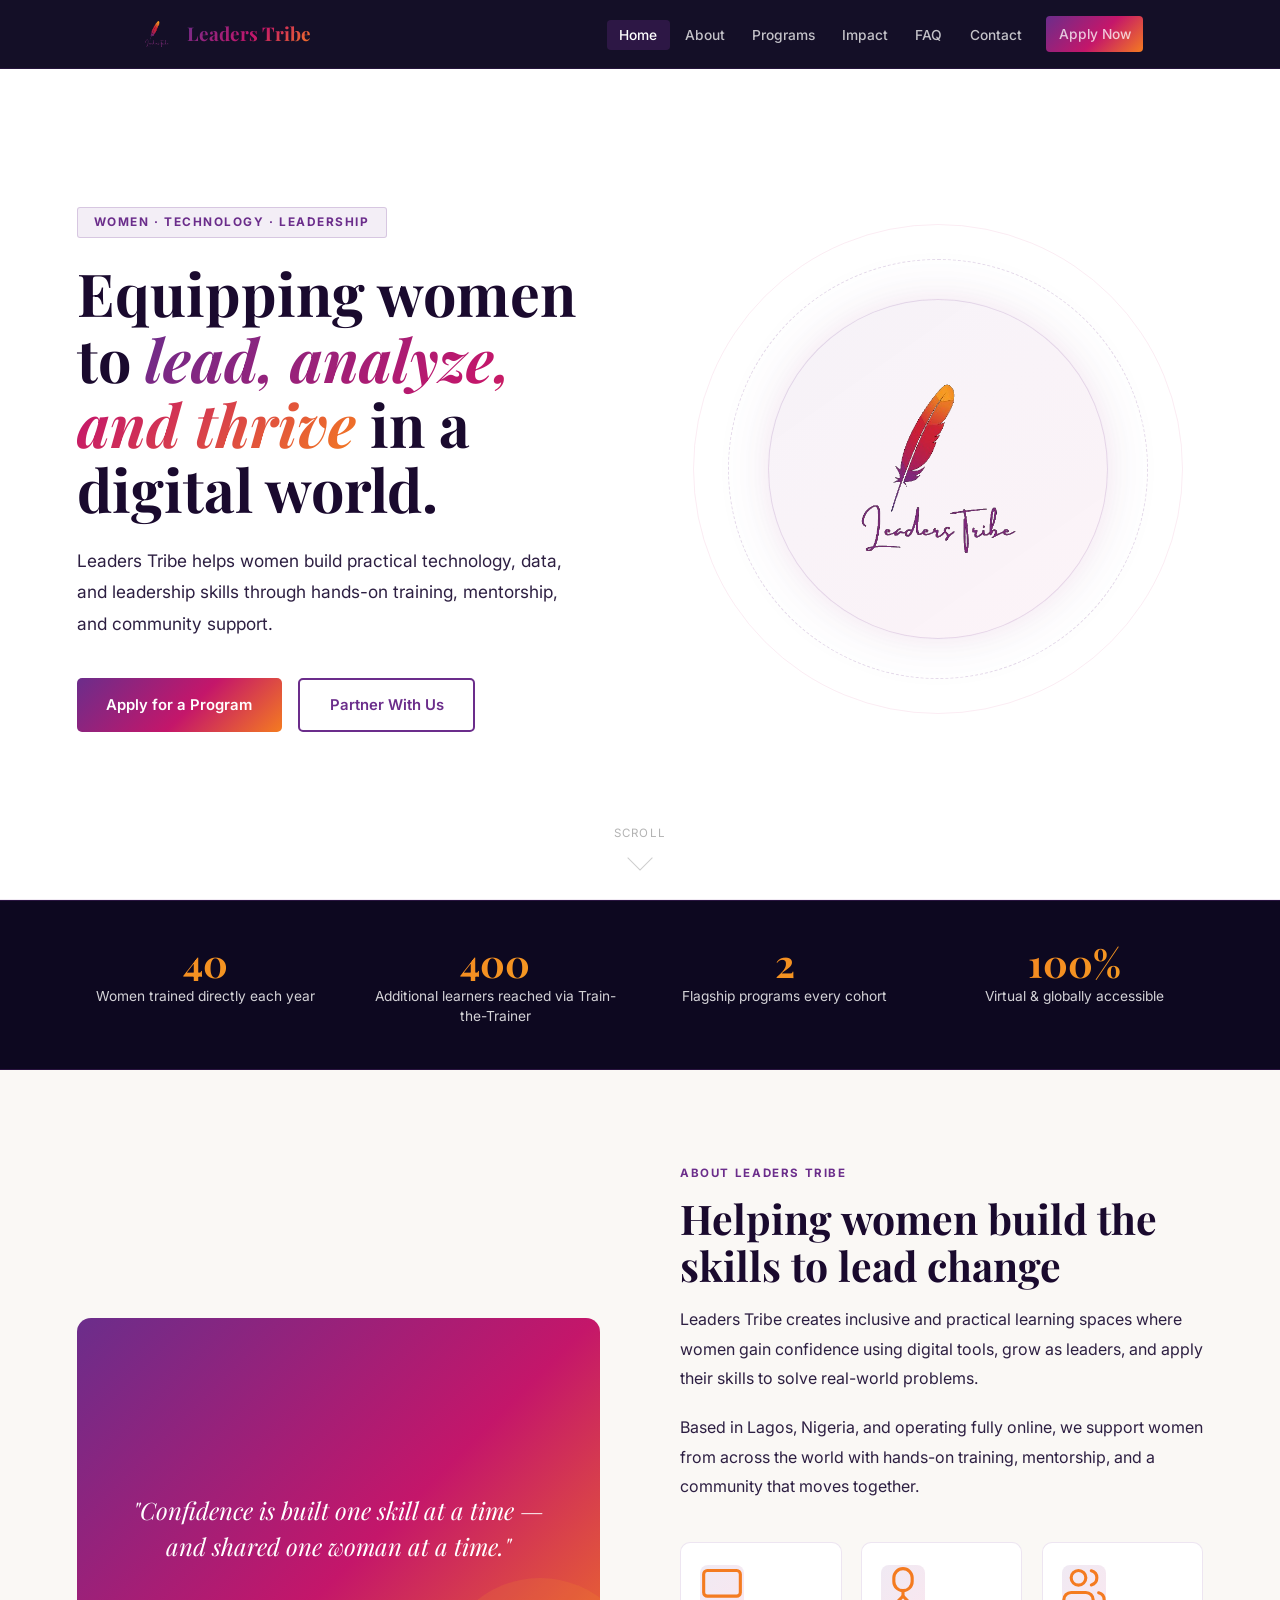
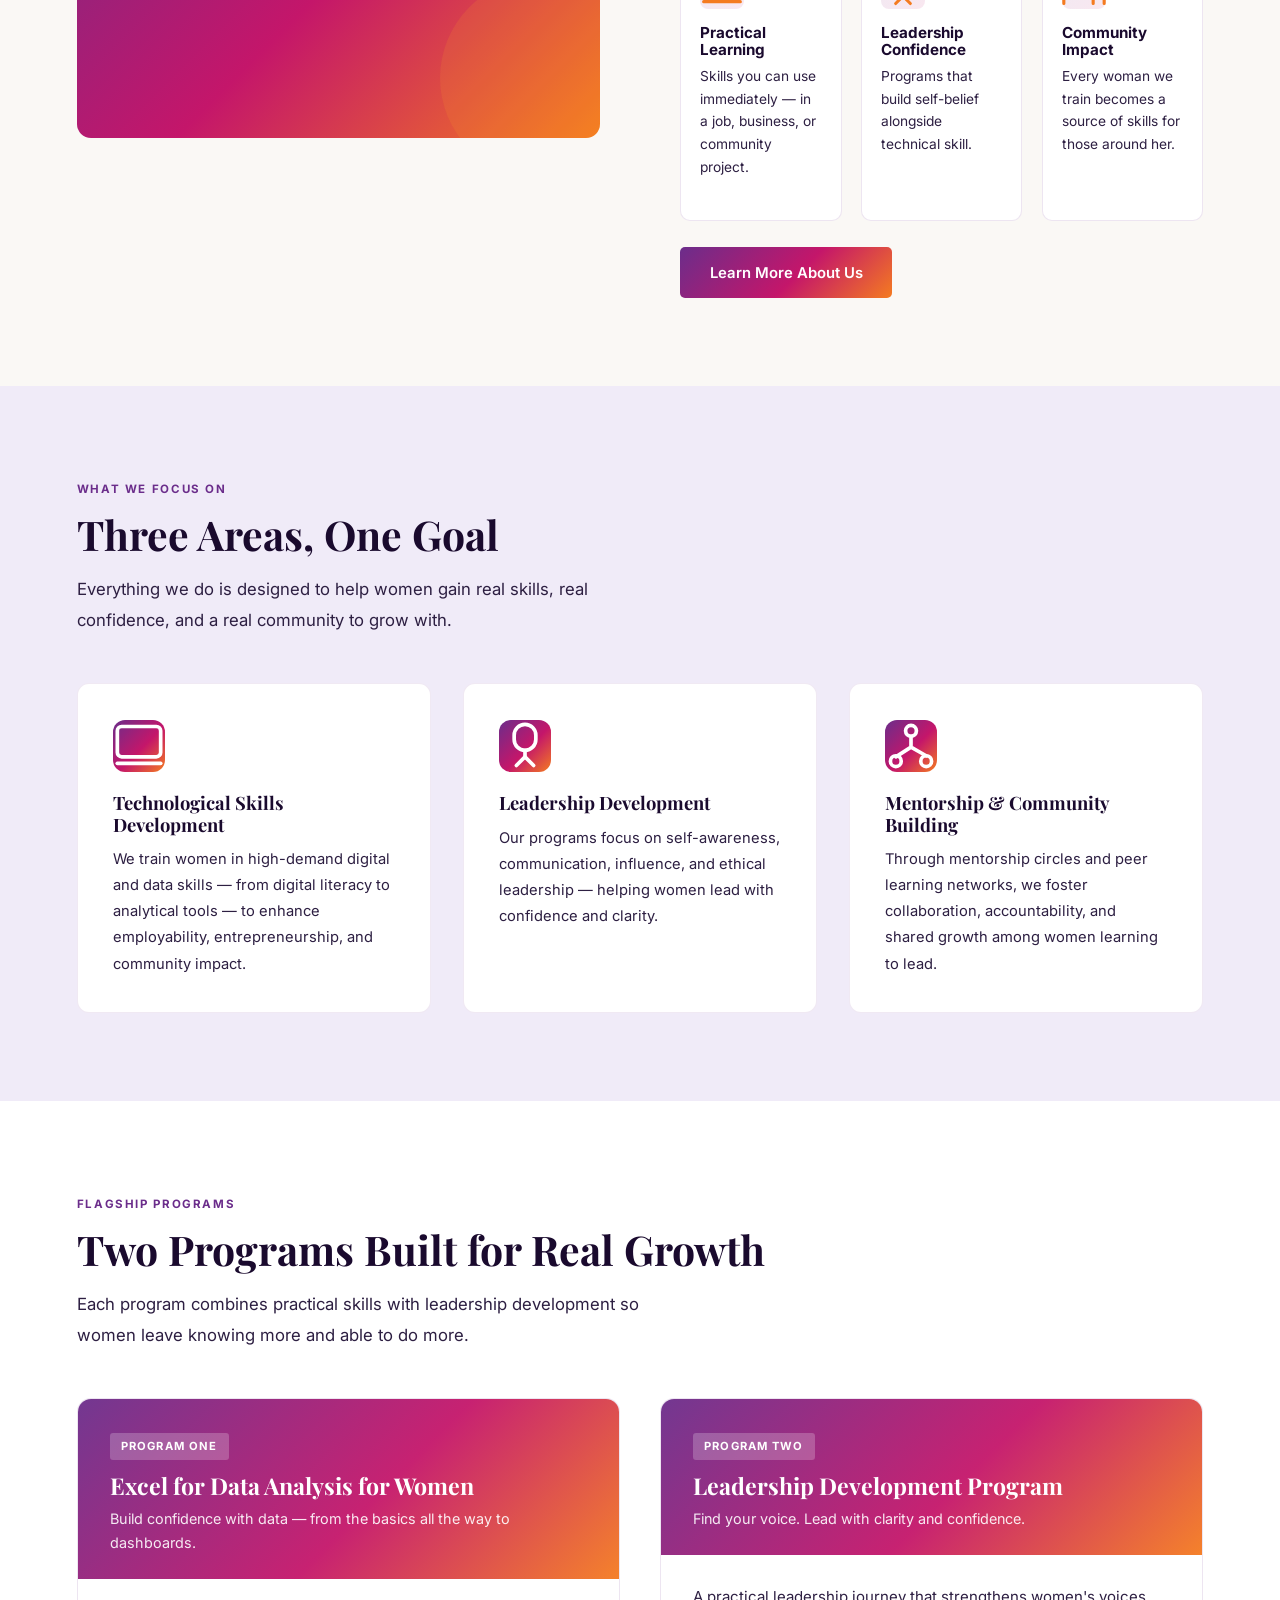
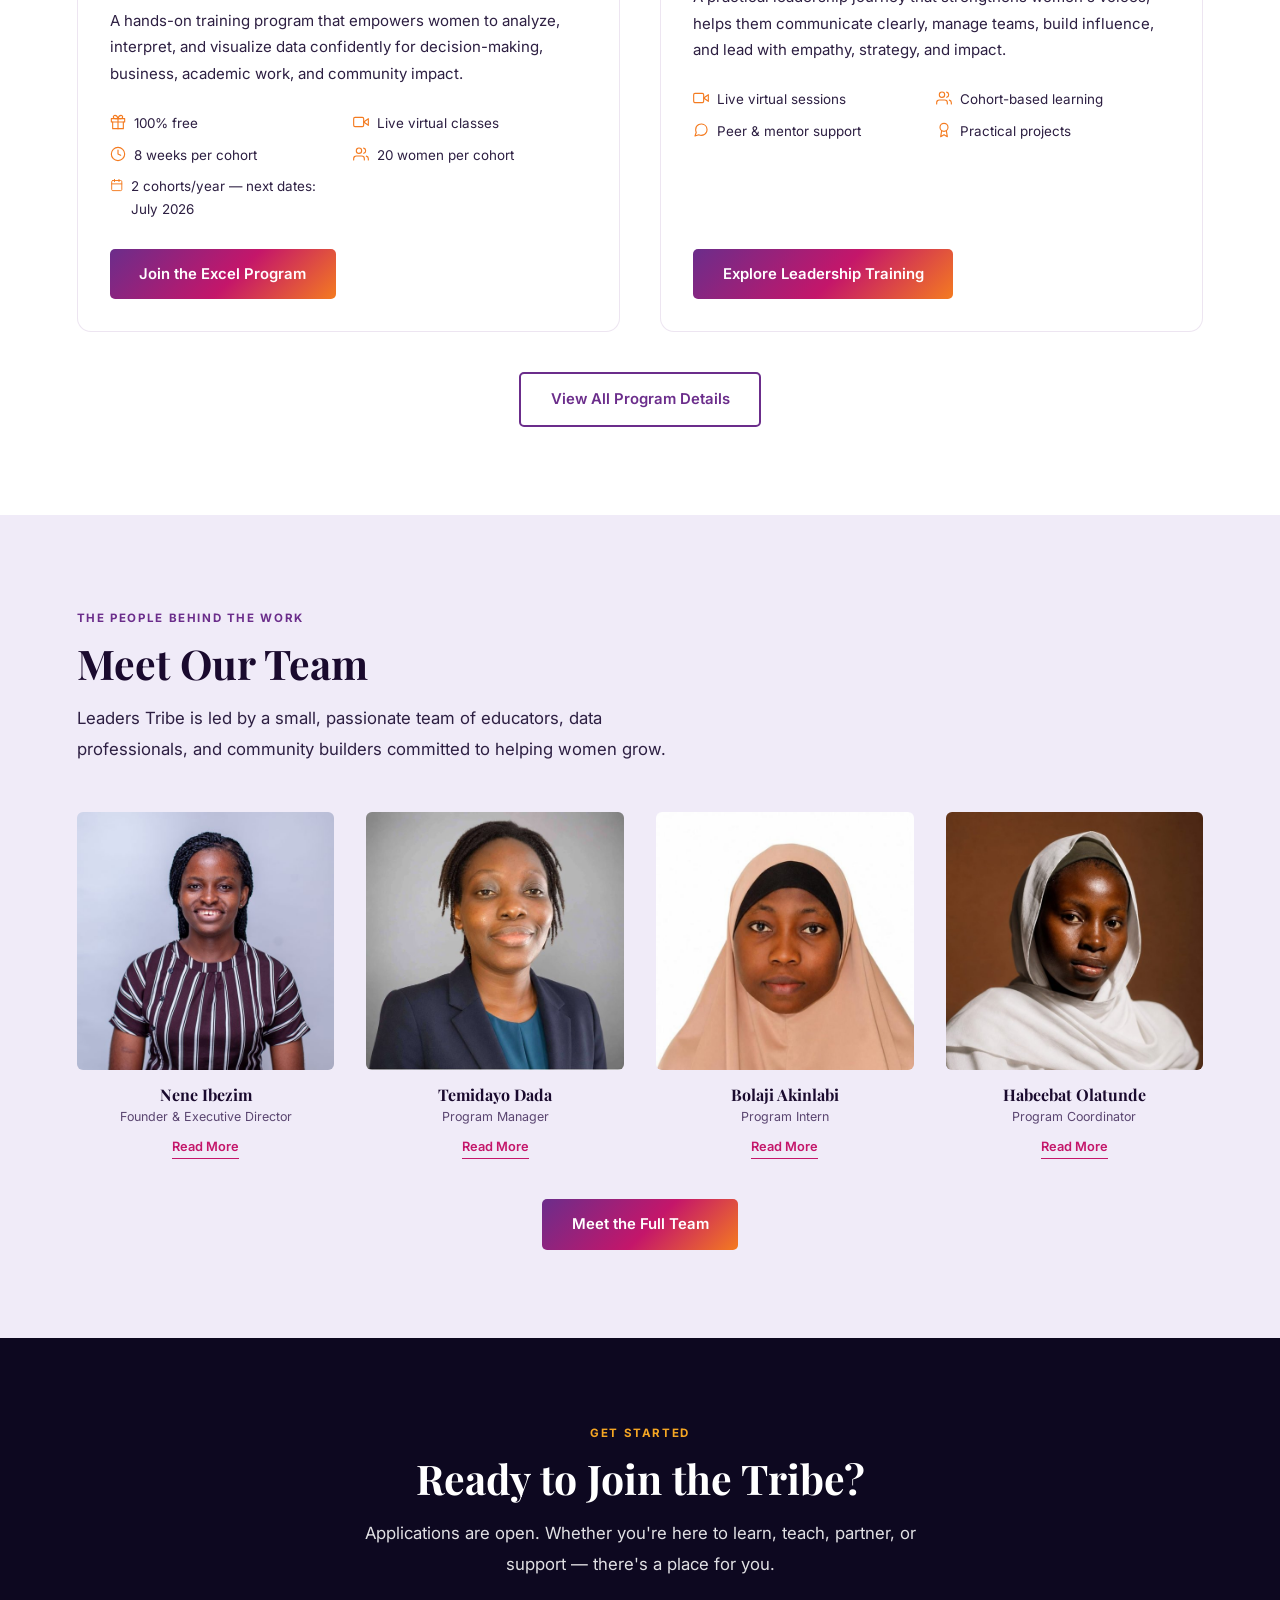
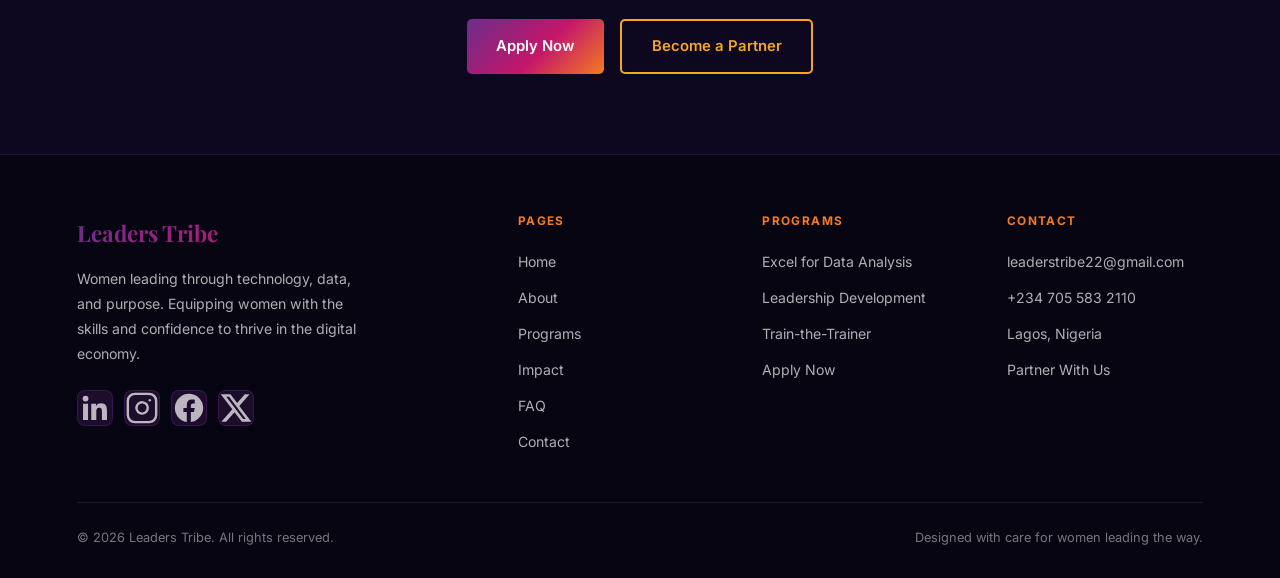
==== commit 7da55ca2: "Add GA4 analytics: index.html" ====
--- a/index.html
+++ b/index.html
@@ -1,6 +1,14 @@
 <!DOCTYPE html>
 <html lang="en">
 <head>
+  <!-- Google tag (gtag.js) -->
+  <script async src="https://www.googletagmanager.com/gtag/js?id=G-06KXWJ6P75"></script>
+  <script>
+    window.dataLayer = window.dataLayer || [];
+    function gtag(){dataLayer.push(arguments);}
+    gtag("js", new Date());
+    gtag("config", "G-06KXWJ6P75");
+  </script>
   <meta charset="UTF-8" />
   <meta name="viewport" content="width=device-width, initial-scale=1.0" />
   <title>Leaders Tribe — Women Leading Through Technology, Data & Purpose</title>
--- a/styles.css
+++ b/styles.css
@@ -50,6 +50,15 @@
 }
 
 /* ── Reset ── */
+.visually-hidden {
+  position: absolute !important;
+  width: 1px; height: 1px;
+  padding: 0; margin: -1px;
+  overflow: hidden;
+  clip: rect(0,0,0,0);
+  white-space: nowrap;
+  border: 0;
+}
 *, *::before, *::after { margin: 0; padding: 0; box-sizing: border-box; }
 html { scroll-behavior: smooth; font-size: 16px; }
 body {
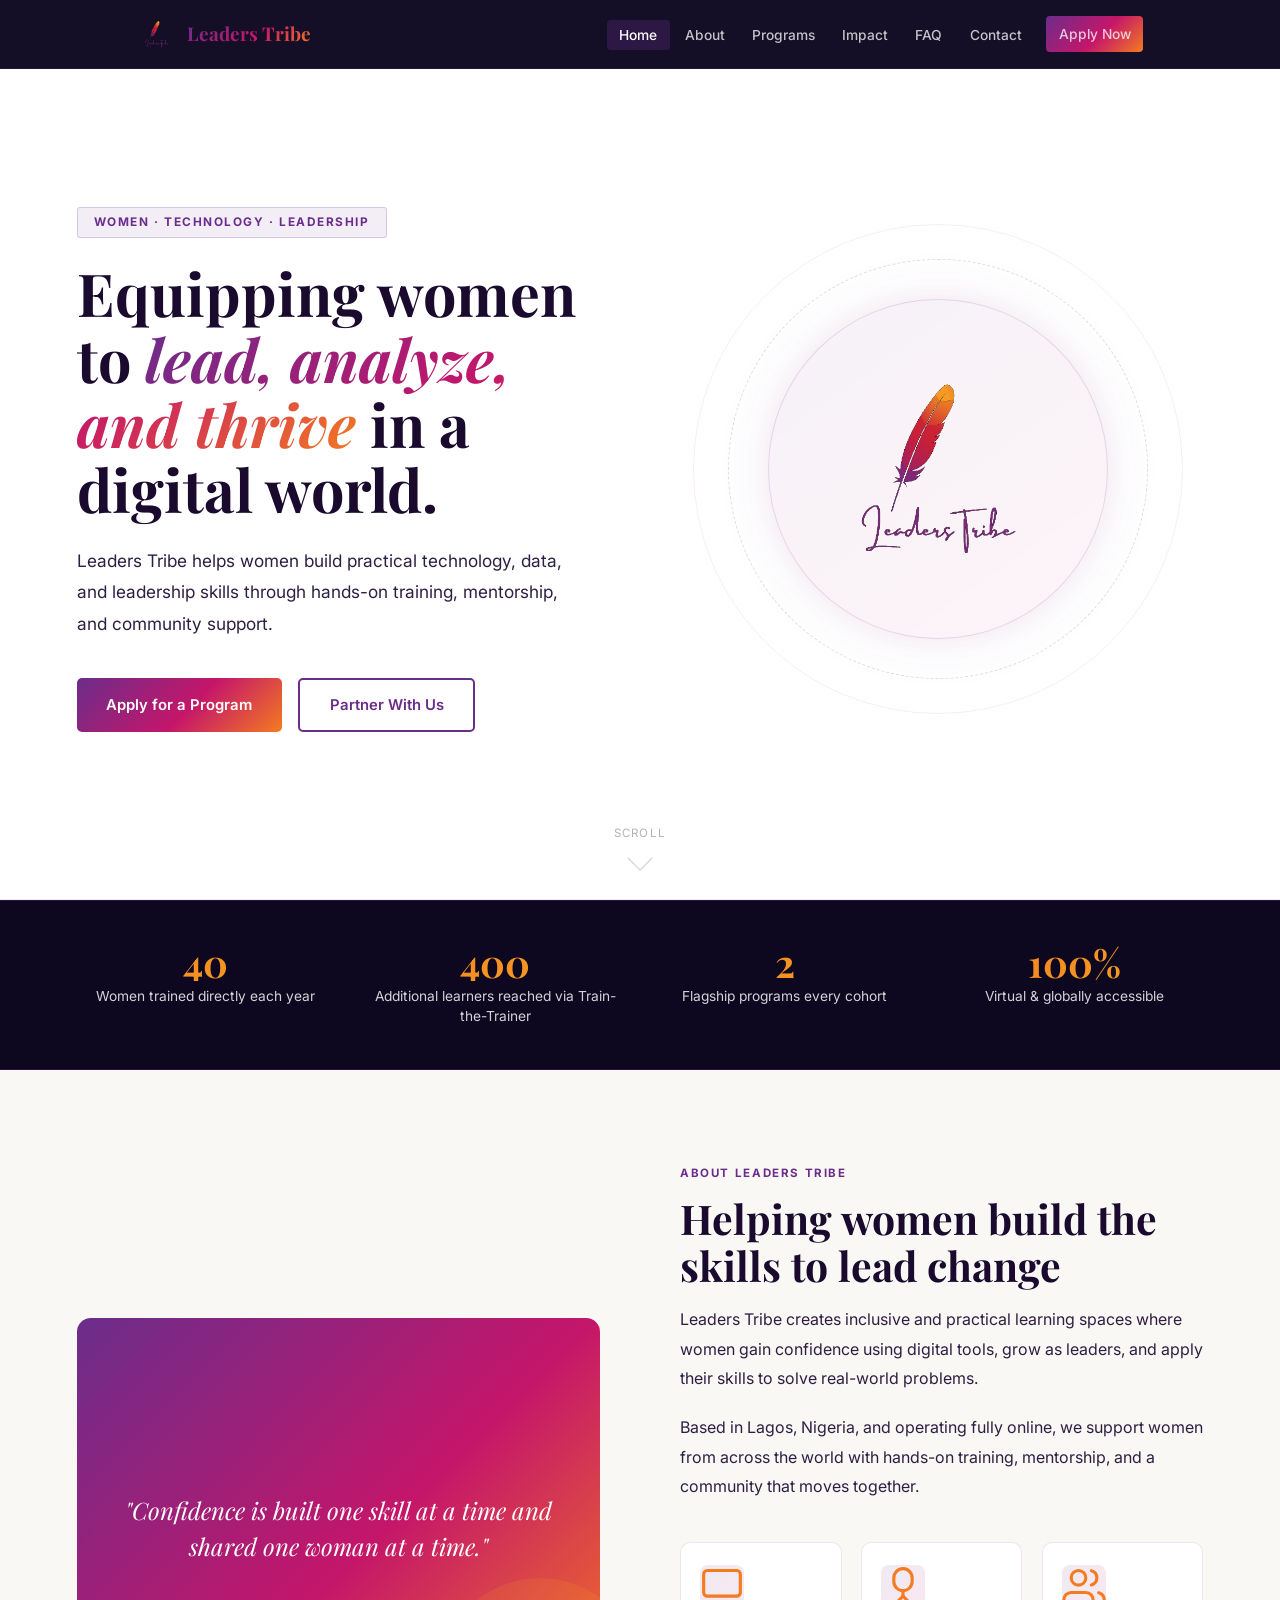
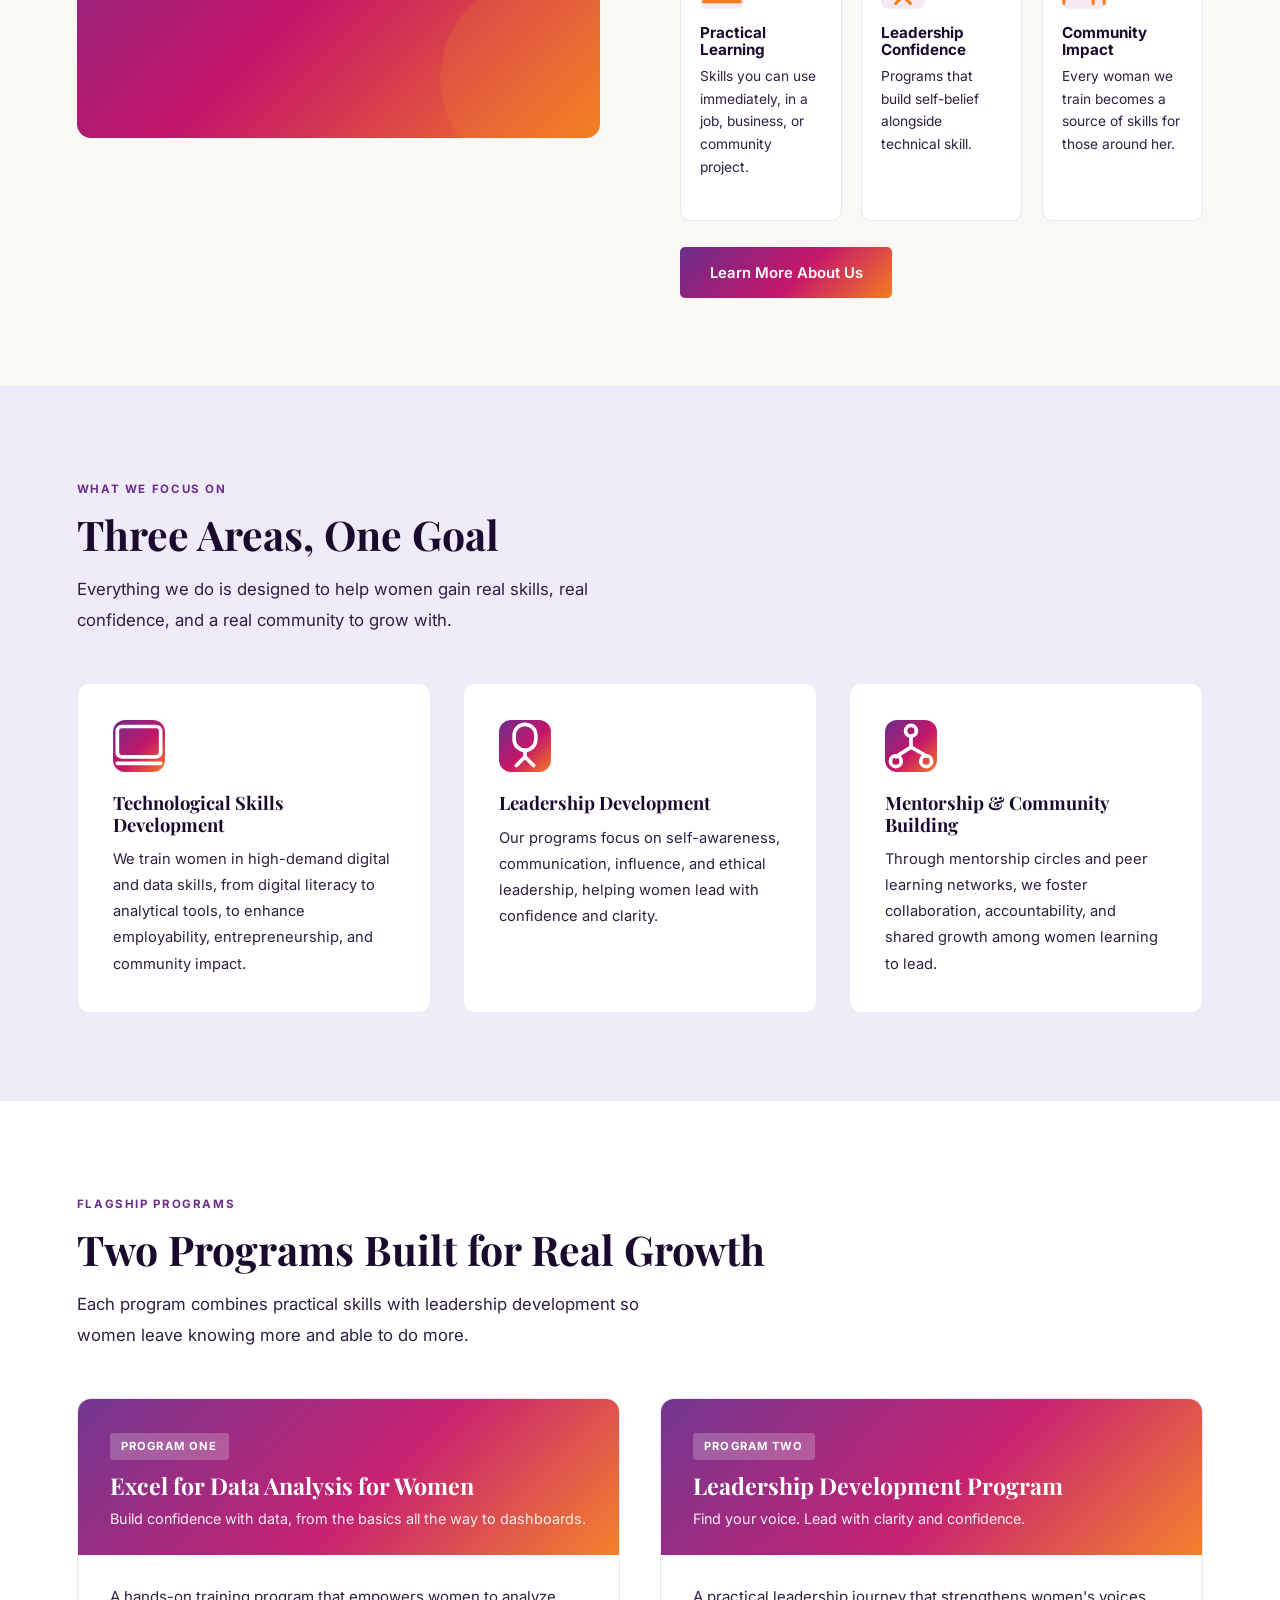
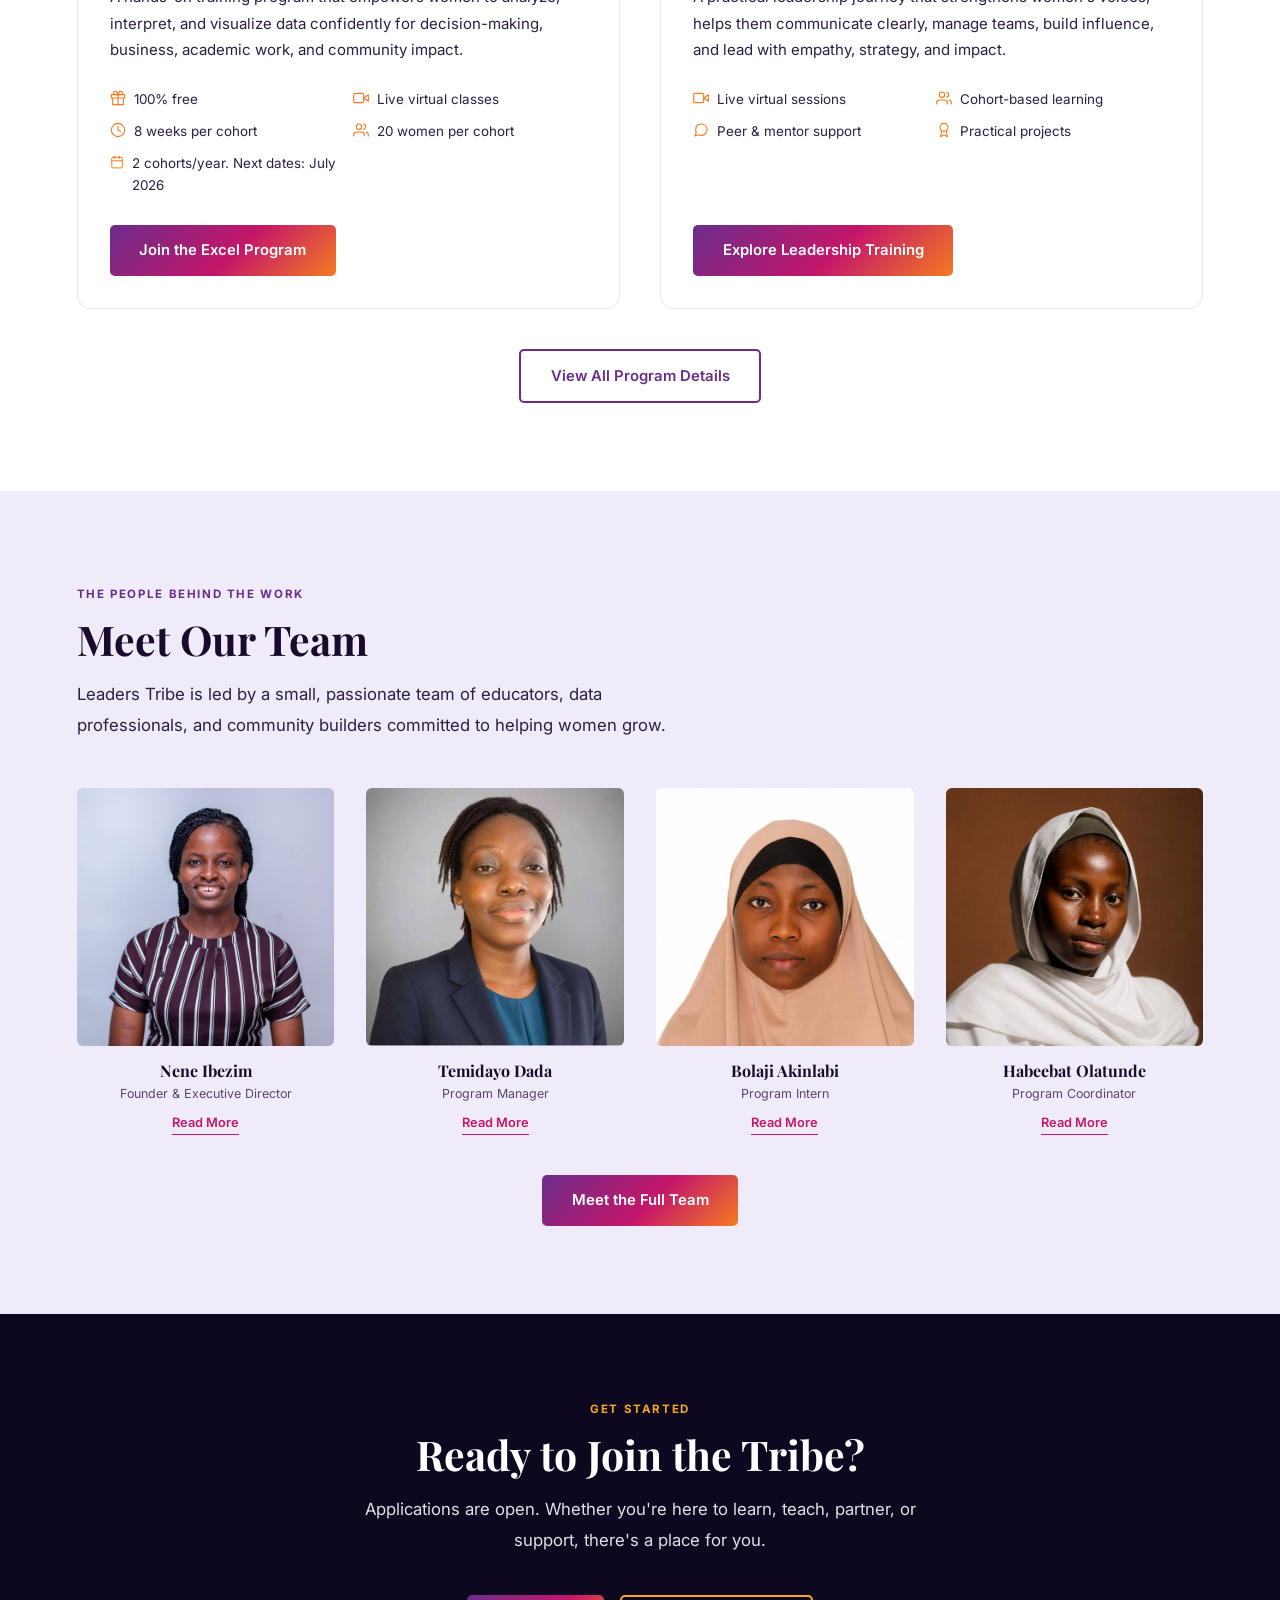
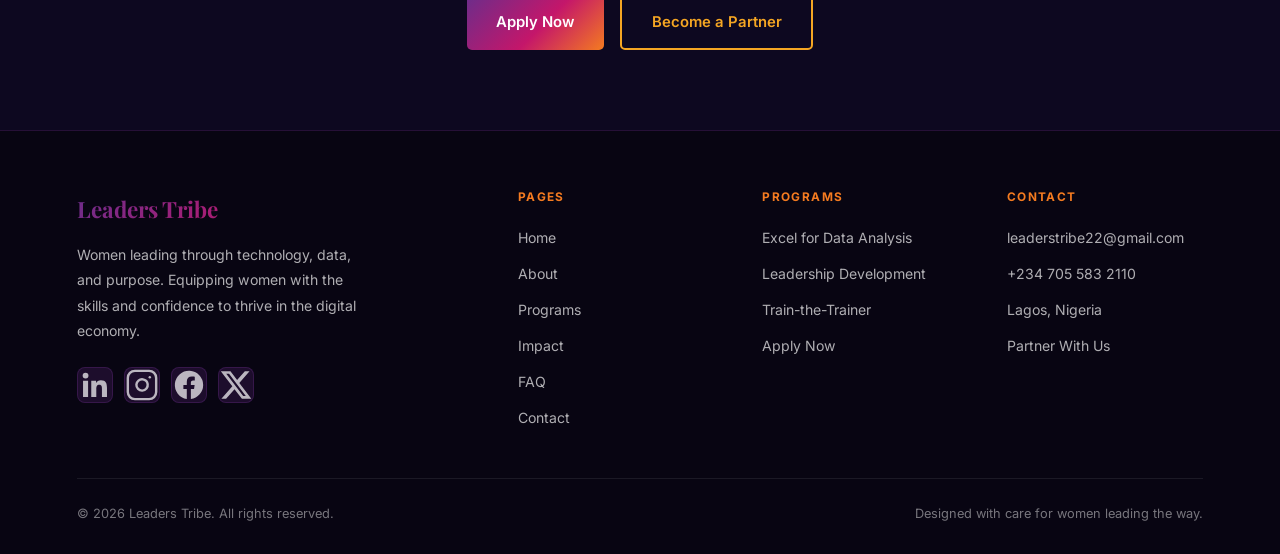
==== commit bbe3af8d: "Remove em dashes: index.html" ====
--- a/index.html
+++ b/index.html
@@ -11,9 +11,9 @@
   </script>
   <meta charset="UTF-8" />
   <meta name="viewport" content="width=device-width, initial-scale=1.0" />
-  <title>Leaders Tribe — Women Leading Through Technology, Data & Purpose</title>
+  <title>Leaders Tribe | Women Leading Through Technology, Data and Purpose</title>
   <meta name="description" content="Leaders Tribe equips women with practical technology, data analysis, and leadership skills to thrive in the digital economy and lead community impact." />
-  <meta property="og:title" content="Leaders Tribe — Women Leading Through Technology, Data & Purpose" />
+  <meta property="og:title" content="Leaders Tribe | Women Leading Through Technology, Data and Purpose" />
   <meta property="og:description" content="Leaders Tribe equips women with practical technology, data analysis, and leadership skills to thrive in the digital economy." />
   <meta property="og:type" content="website" />
   <meta property="og:image" content="https://leaderstribe.github.io/assets/og-image.png" />
@@ -61,13 +61,13 @@
       <h1 class="hero-title">Equipping women to <em>lead, analyze, and thrive</em> in a digital world.</h1>
       <p class="hero-sub">Leaders Tribe helps women build practical technology, data, and leadership skills through hands-on training, mentorship, and community support.</p>
       <div class="hero-ctas">
-        <a href="programs.html" class="btn btn-primary">Apply for a Program</a>
+        <a href="https://ee.kobotoolbox.org/single/it3MFJqQ" target="_blank" rel="noopener noreferrer" class="btn btn-primary">Apply for a Program</a>
         <a href="contact.html#partners" class="btn btn-outline">Partner With Us</a>
       </div>
     </div>
     <div class="hero-visual">
       <div class="hero-orb">
-        <img src="assets/logo.png" alt="Leaders Tribe emblem — a gradient feather symbolising growth, voice and leadership" />
+        <img src="assets/logo.png" alt="Leaders Tribe emblem: a gradient feather symbolising growth, voice and leadership" />
       </div>
     </div>
   </div>
@@ -105,7 +105,7 @@
 <section class="bg-cream" aria-labelledby="about-preview-title">
   <div class="section-inner about-grid">
     <div class="about-visual reveal">
-      <p class="about-quote">"Confidence is built one skill at a time — and shared one woman at a time."</p>
+      <p class="about-quote">"Confidence is built one skill at a time and shared one woman at a time."</p>
     </div>
     <div class="about-text reveal">
       <span class="tag">About Leaders Tribe</span>
@@ -116,7 +116,7 @@
         <div class="value-card reveal reveal-delay-1">
           <div class="value-icon" data-icon="laptop"></div>
           <h4>Practical Learning</h4>
-          <p>Skills you can use immediately — in a job, business, or community project.</p>
+          <p>Skills you can use immediately, in a job, business, or community project.</p>
         </div>
         <div class="value-card reveal reveal-delay-2">
           <div class="value-icon" data-icon="podium"></div>
@@ -147,12 +147,12 @@
       <div class="focus-card reveal">
         <div class="focus-icon" data-icon="laptop"></div>
         <h3>Technological Skills Development</h3>
-        <p>We train women in high-demand digital and data skills — from digital literacy to analytical tools — to enhance employability, entrepreneurship, and community impact.</p>
+        <p>We train women in high-demand digital and data skills, from digital literacy to analytical tools, to enhance employability, entrepreneurship, and community impact.</p>
       </div>
       <div class="focus-card reveal reveal-delay-1">
         <div class="focus-icon" data-icon="podium"></div>
         <h3>Leadership Development</h3>
-        <p>Our programs focus on self-awareness, communication, influence, and ethical leadership — helping women lead with confidence and clarity.</p>
+        <p>Our programs focus on self-awareness, communication, influence, and ethical leadership, helping women lead with confidence and clarity.</p>
       </div>
       <div class="focus-card reveal reveal-delay-2">
         <div class="focus-icon" data-icon="network"></div>
@@ -177,7 +177,7 @@
           <div class="program-header-content">
             <span class="program-badge">Program One</span>
             <h3>Excel for Data Analysis for Women</h3>
-            <p>Build confidence with data — from the basics all the way to dashboards.</p>
+            <p>Build confidence with data, from the basics all the way to dashboards.</p>
           </div>
         </div>
         <div class="program-body">
@@ -187,9 +187,9 @@
             <div class="meta-item"><span data-icon="video" style="display:flex;width:16px;height:16px;color:var(--orange);"></span> Live virtual classes</div>
             <div class="meta-item"><span data-icon="clock" style="display:flex;width:16px;height:16px;color:var(--orange);"></span> 8 weeks per cohort</div>
             <div class="meta-item"><span data-icon="users" style="display:flex;width:16px;height:16px;color:var(--orange);"></span> 20 women per cohort</div>
-            <div class="meta-item"><span data-icon="calendar" style="display:flex;width:16px;height:16px;color:var(--orange);"></span> 2 cohorts/year — next dates: July 2026</div>
-          </div>
-          <a href="programs.html#excel" class="btn btn-primary">Join the Excel Program</a>
+            <div class="meta-item"><span data-icon="calendar" style="display:flex;width:16px;height:16px;color:var(--orange);"></span> 2 cohorts/year. Next dates: July 2026</div>
+          </div>
+          <a href="https://ee.kobotoolbox.org/single/it3MFJqQ" target="_blank" rel="noopener noreferrer" class="btn btn-primary">Join the Excel Program</a>
         </div>
       </div>
       <div class="program-card reveal reveal-delay-1">
@@ -208,7 +208,7 @@
             <div class="meta-item"><span data-icon="chat" style="display:flex;width:16px;height:16px;color:var(--orange);"></span> Peer &amp; mentor support</div>
             <div class="meta-item"><span data-icon="award" style="display:flex;width:16px;height:16px;color:var(--orange);"></span> Practical projects</div>
           </div>
-          <a href="programs.html#leadership" class="btn btn-primary">Explore Leadership Training</a>
+          <a href="https://ee.kobotoolbox.org/single/it3MFJqQ" target="_blank" rel="noopener noreferrer" class="btn btn-primary">Explore Leadership Training</a>
         </div>
       </div>
     </div>
@@ -219,7 +219,7 @@
 </section>
 
 <!-- ============================================================
-     MEET THE TEAM — teaser
+     MEET THE TEAM, teaser
      ============================================================ -->
 <section class="bg-lavender" aria-labelledby="team-teaser-title">
   <div class="section-inner">
@@ -280,10 +280,10 @@
     <span class="tag">Get Started</span>
     <h2 class="section-title" style="color:#fff; margin-bottom:1rem;">Ready to Join the Tribe?</h2>
     <p style="color:rgba(255,255,255,0.88); font-size:1.05rem; max-width:560px; margin:0 auto 2.5rem; line-height:1.82;">
-      Applications are open. Whether you're here to learn, teach, partner, or support — there's a place for you.
+      Applications are open. Whether you're here to learn, teach, partner, or support, there's a place for you.
     </p>
     <div style="display:flex; gap:1rem; justify-content:center; flex-wrap:wrap;">
-      <a href="contact.html" class="btn btn-primary">Apply Now</a>
+      <a href="https://ee.kobotoolbox.org/single/it3MFJqQ" target="_blank" rel="noopener noreferrer" class="btn btn-primary">Apply Now</a>
       <a href="contact.html#partners" class="btn btn-outline">Become a Partner</a>
     </div>
   </div>
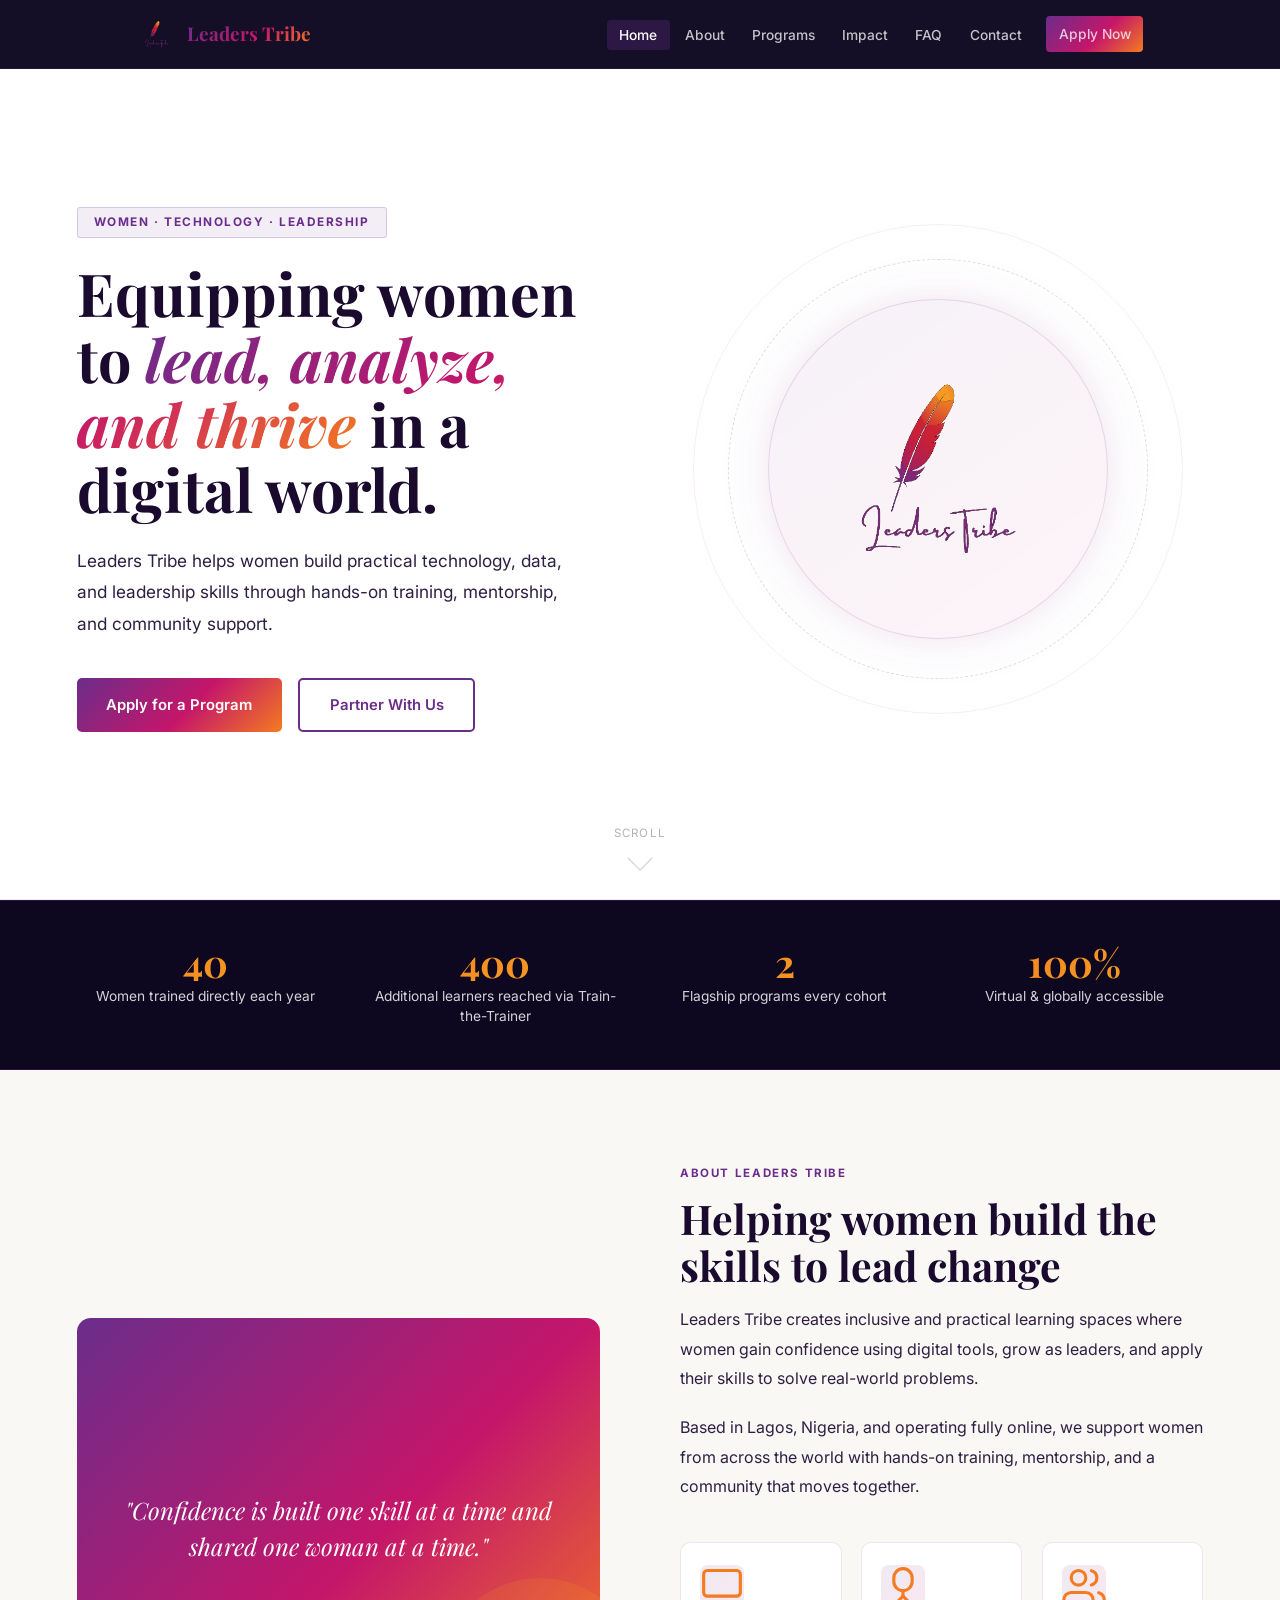
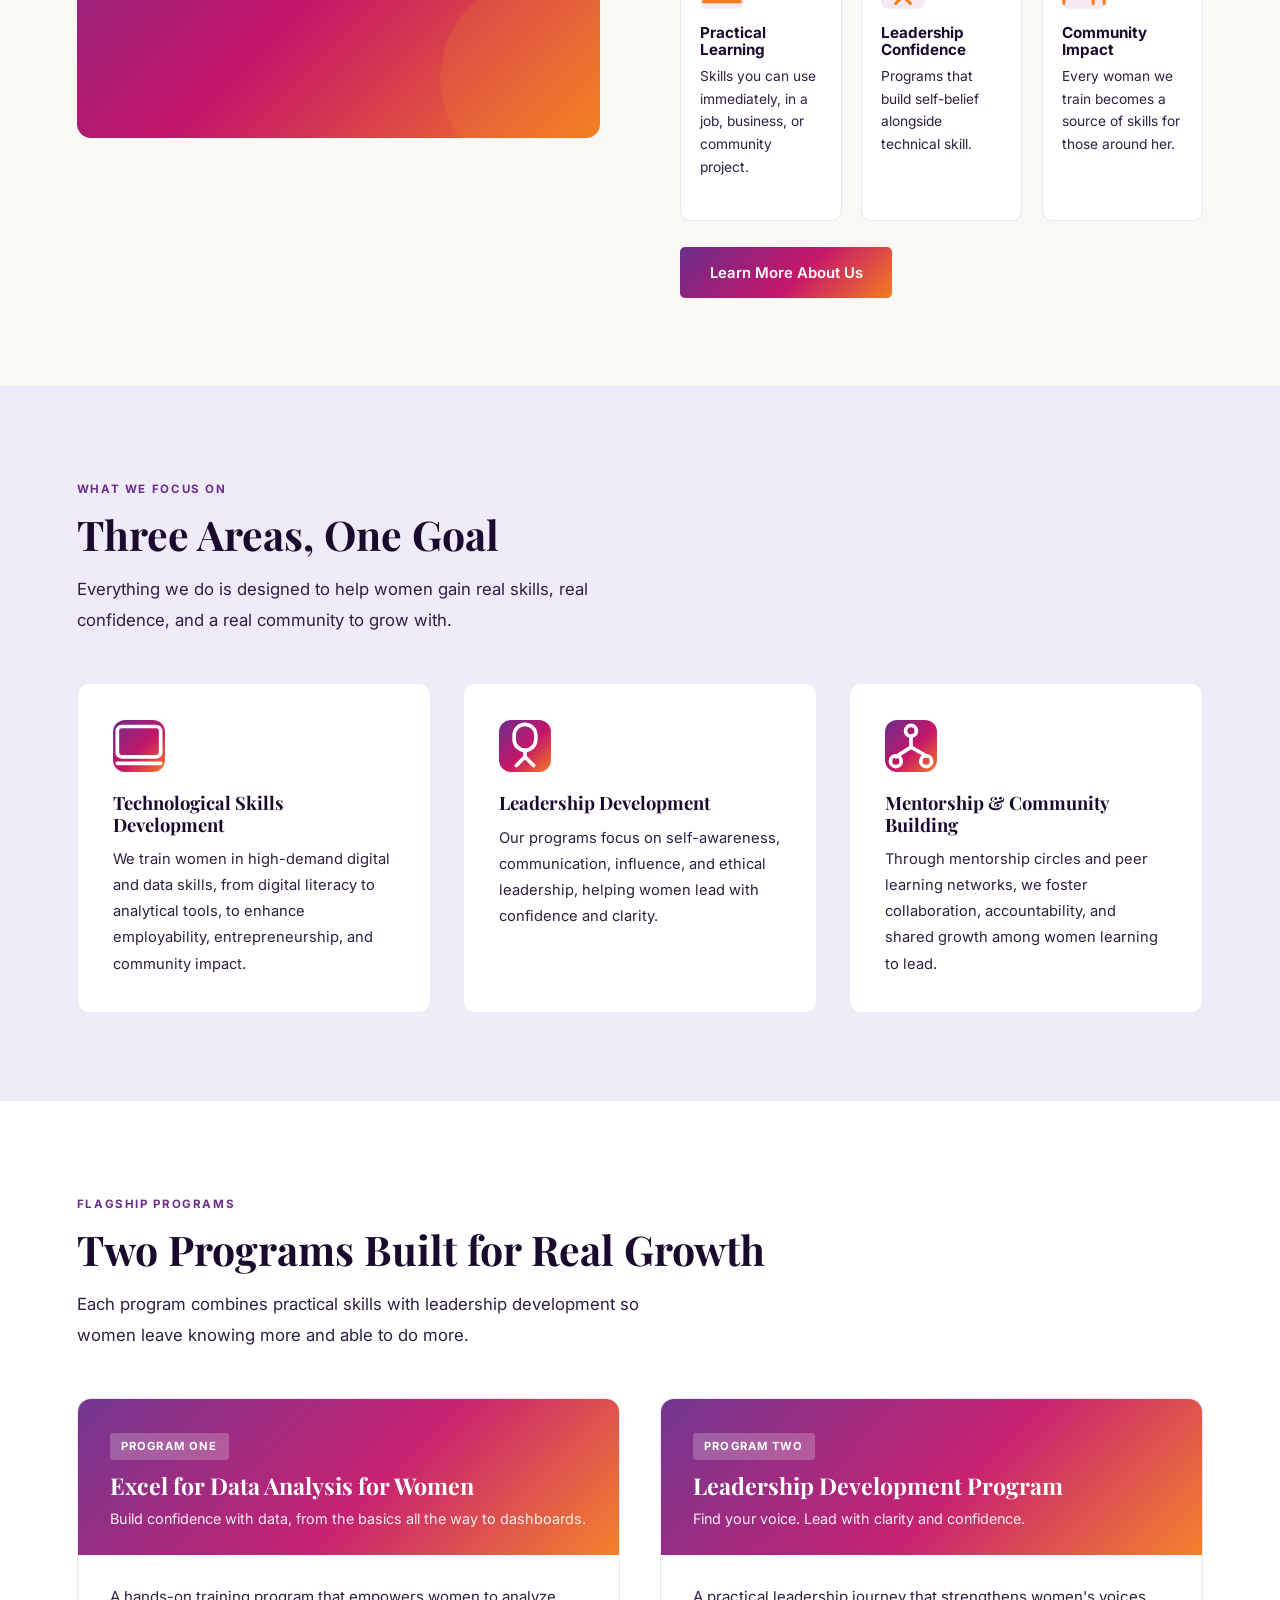
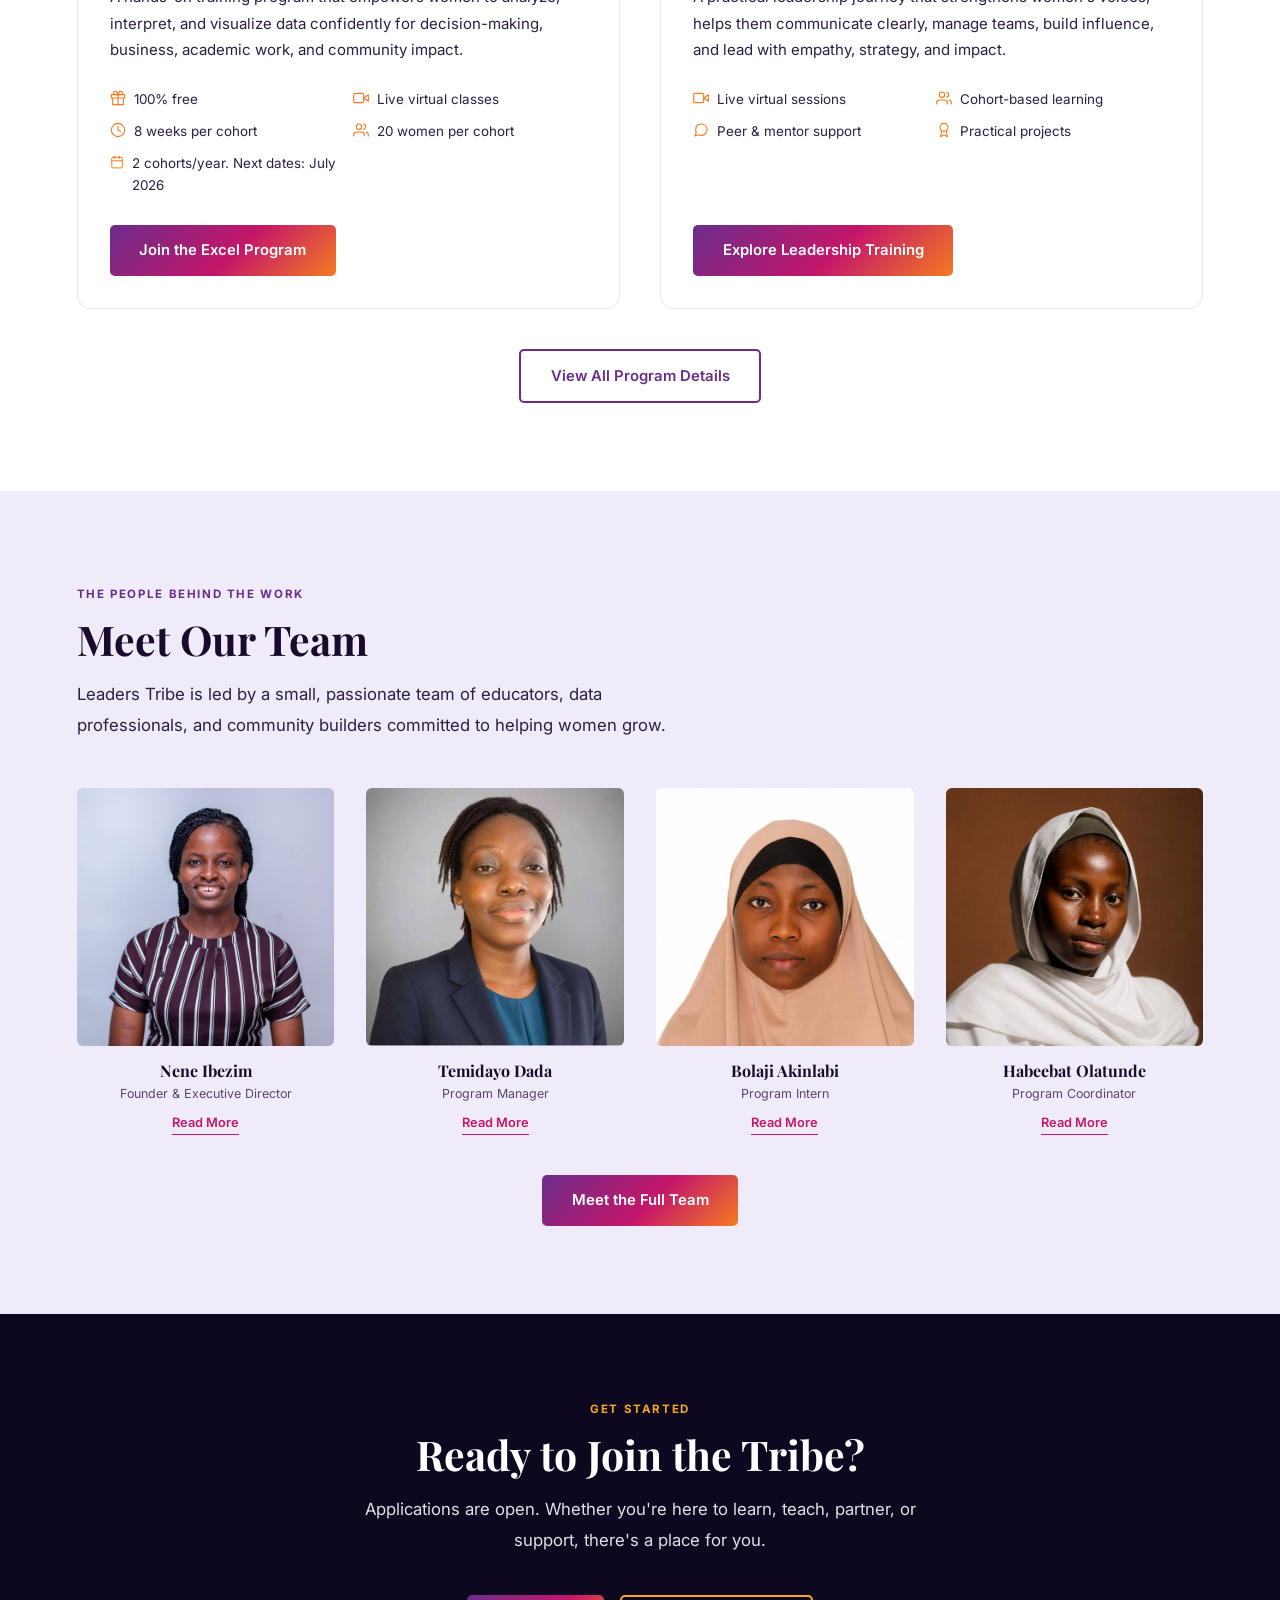
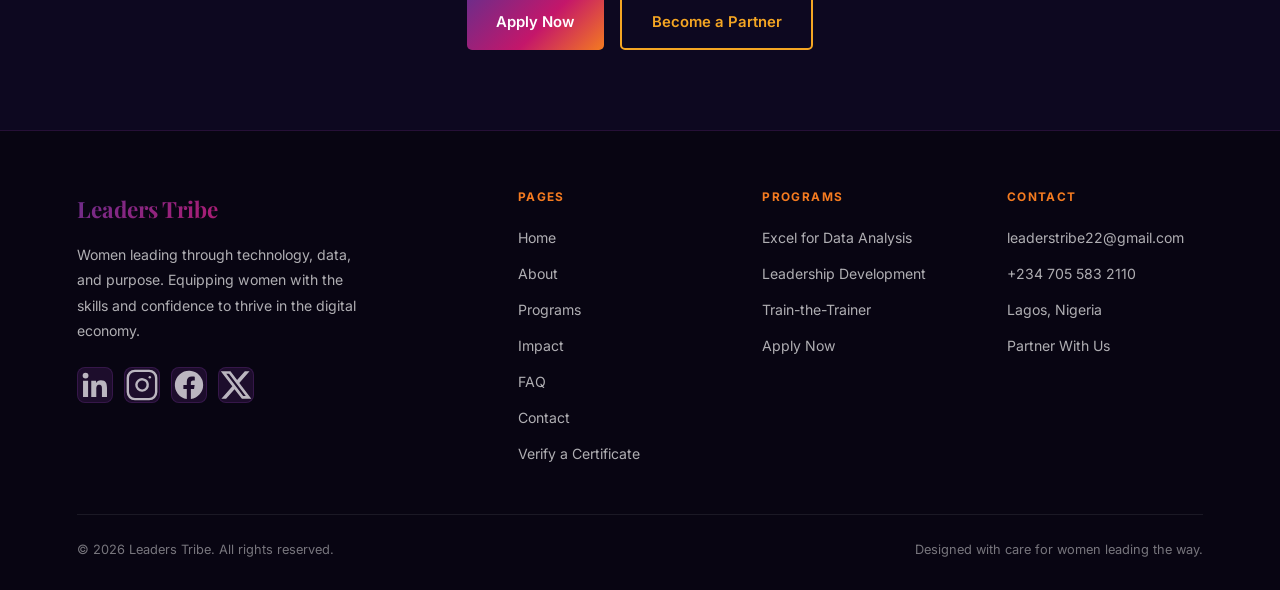
==== commit 89f36f46: "Remove ID explainer from verify page; refresh footer script cache - verify.html: drop the 'Reading a" ====
--- a/index.html
+++ b/index.html
@@ -61,7 +61,7 @@
       <h1 class="hero-title">Equipping women to <em>lead, analyze, and thrive</em> in a digital world.</h1>
       <p class="hero-sub">Leaders Tribe helps women build practical technology, data, and leadership skills through hands-on training, mentorship, and community support.</p>
       <div class="hero-ctas">
-        <a href="https://ee.kobotoolbox.org/single/it3MFJqQ" target="_blank" rel="noopener noreferrer" class="btn btn-primary">Apply for a Program</a>
+        <a href="https://ee.kobotoolbox.org/x/qGQfshaA" target="_blank" rel="noopener noreferrer" class="btn btn-primary">Apply for a Program</a>
         <a href="contact.html#partners" class="btn btn-outline">Partner With Us</a>
       </div>
     </div>
@@ -292,7 +292,7 @@
 <div id="footer-placeholder"></div>
 
 <script src="icons.js"></script>
-<script src="shared-nav-footer.js"></script>
+<script src="shared-nav-footer.js?v=2"></script>
 <script src="script.js"></script>
 <script>initPage('Home');</script>
 </body>
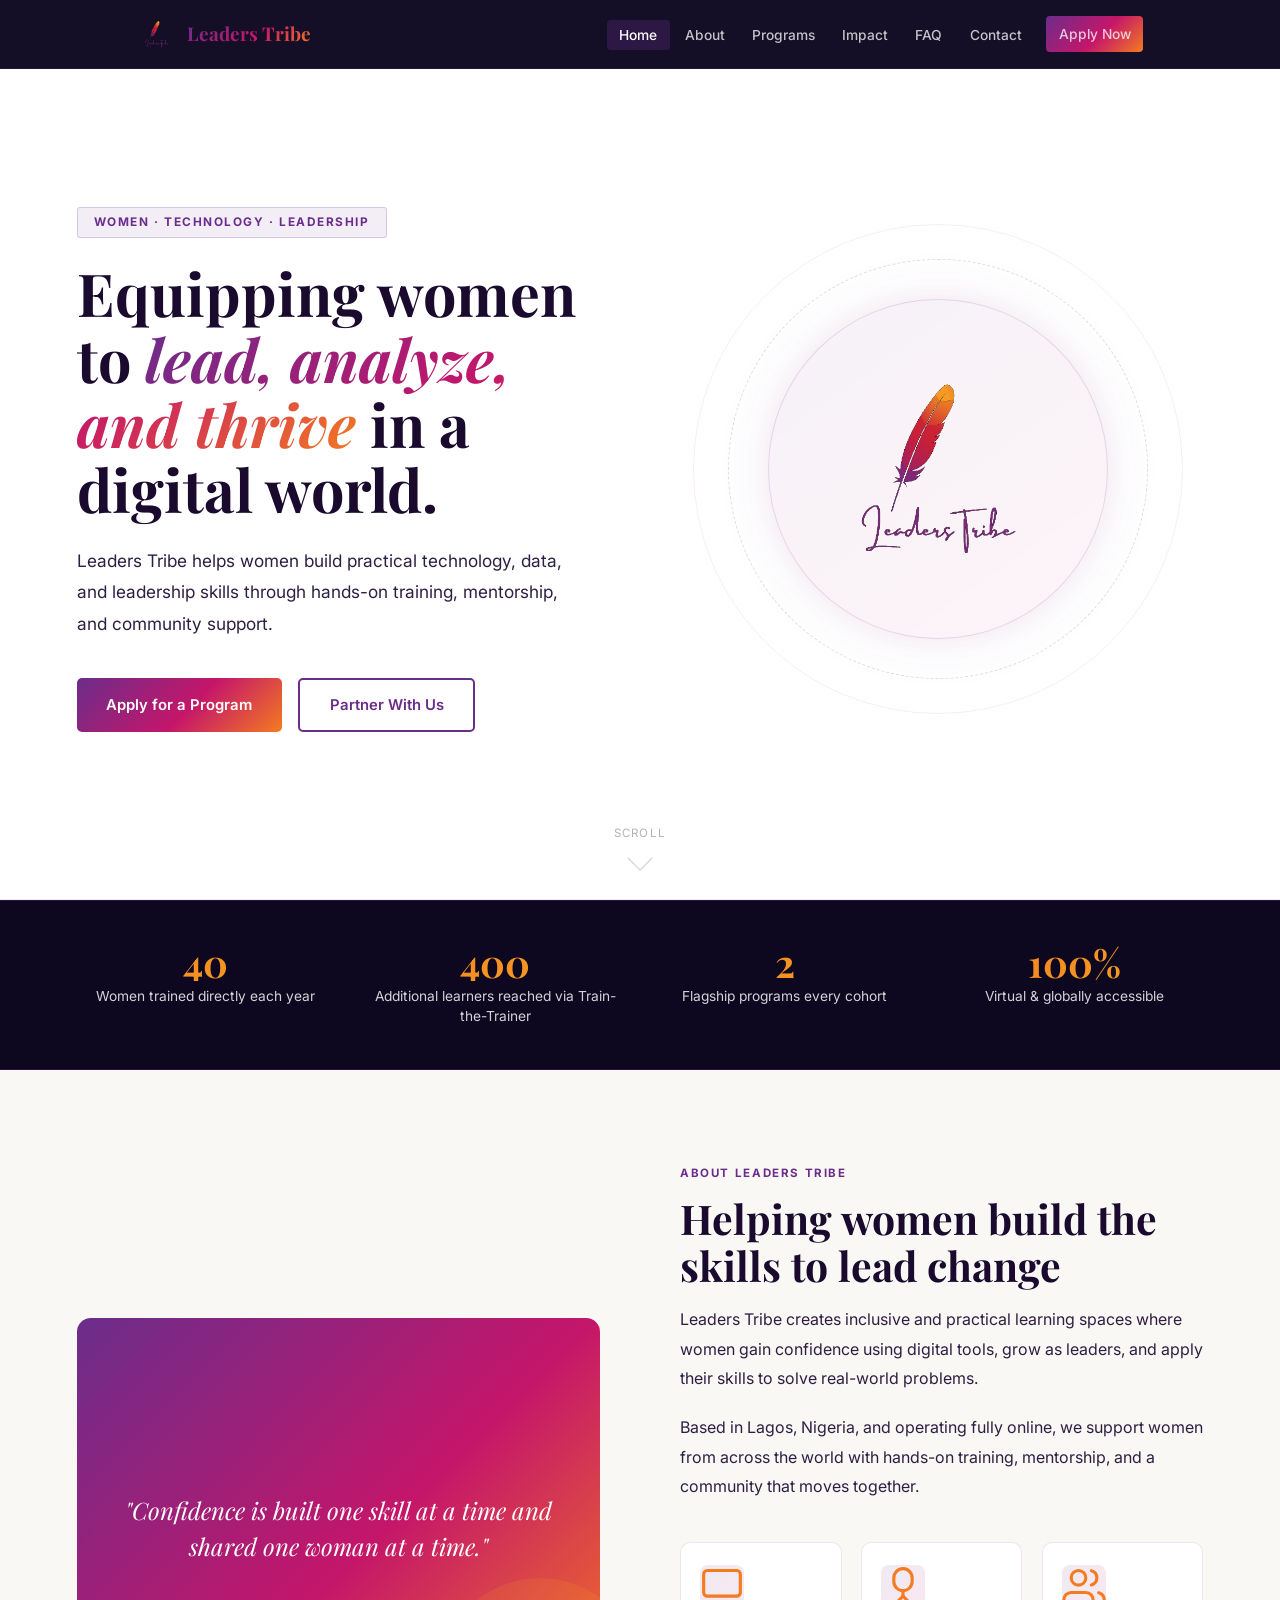
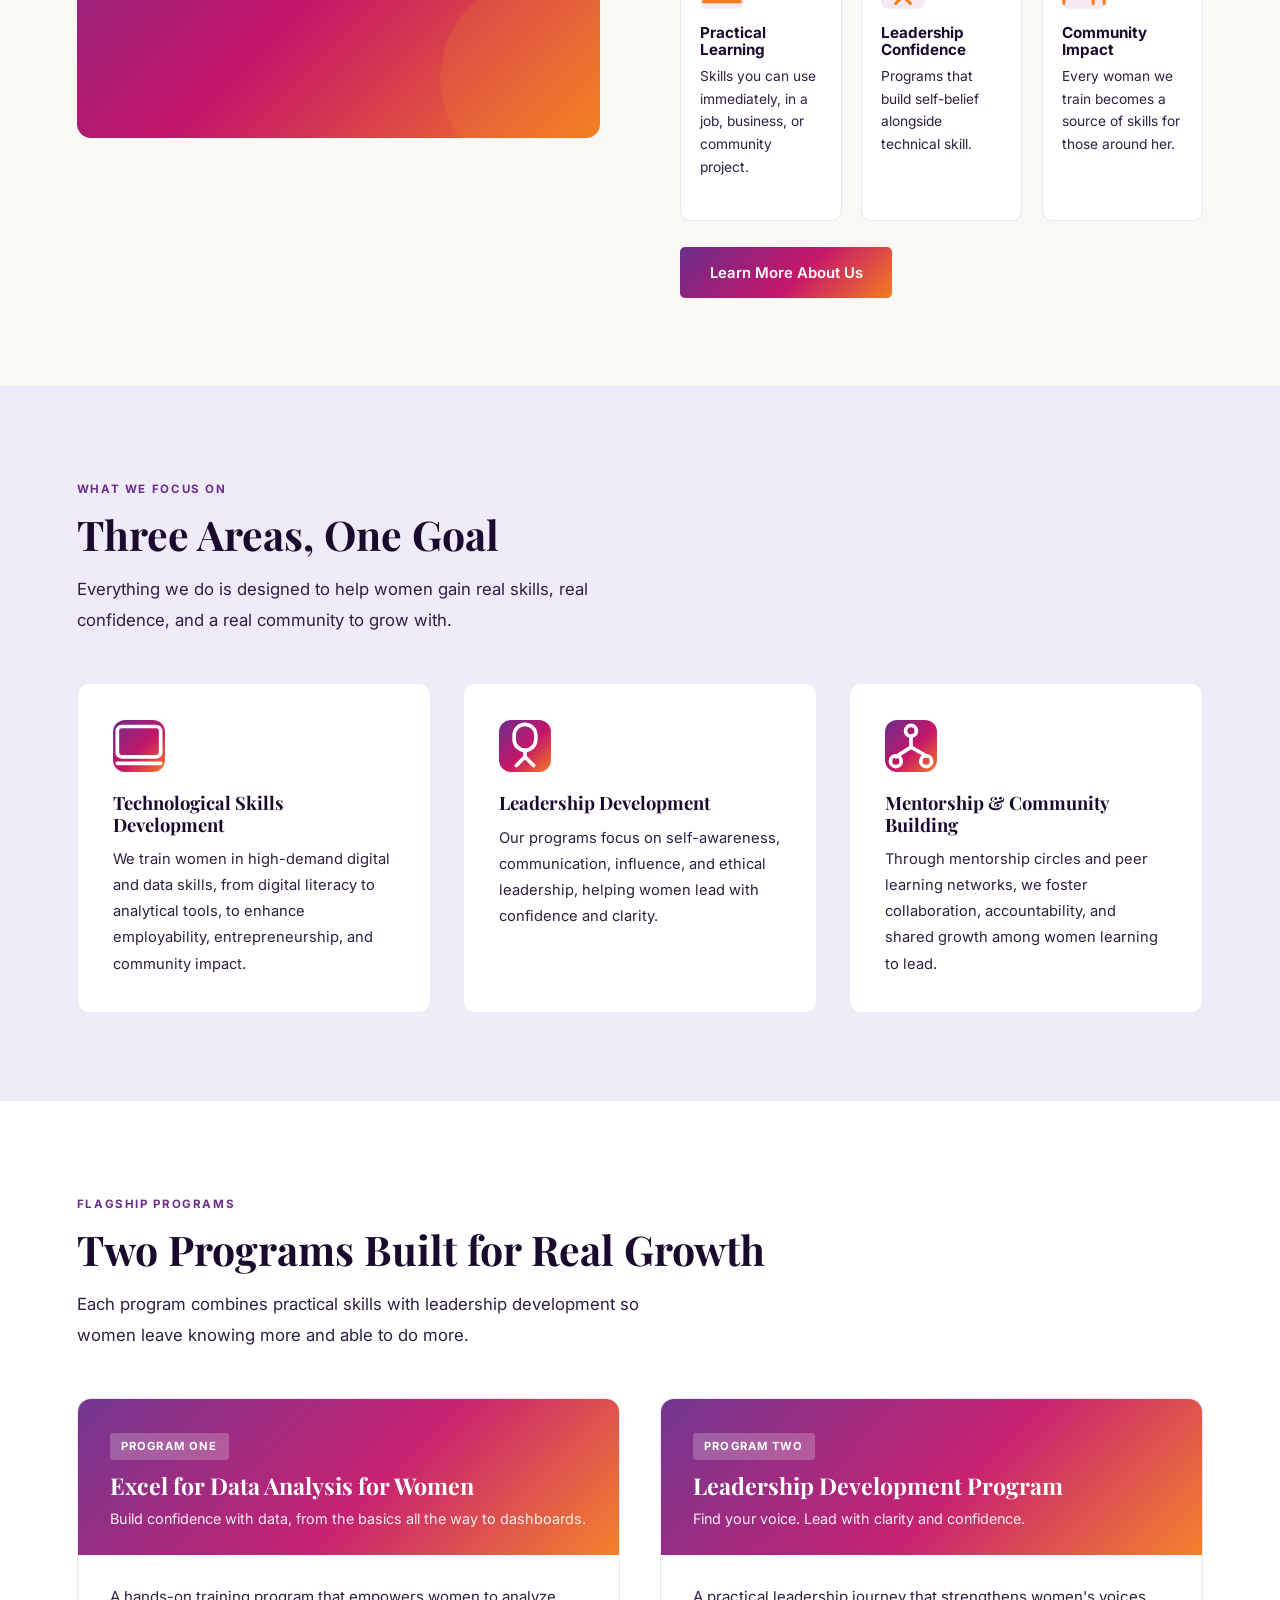
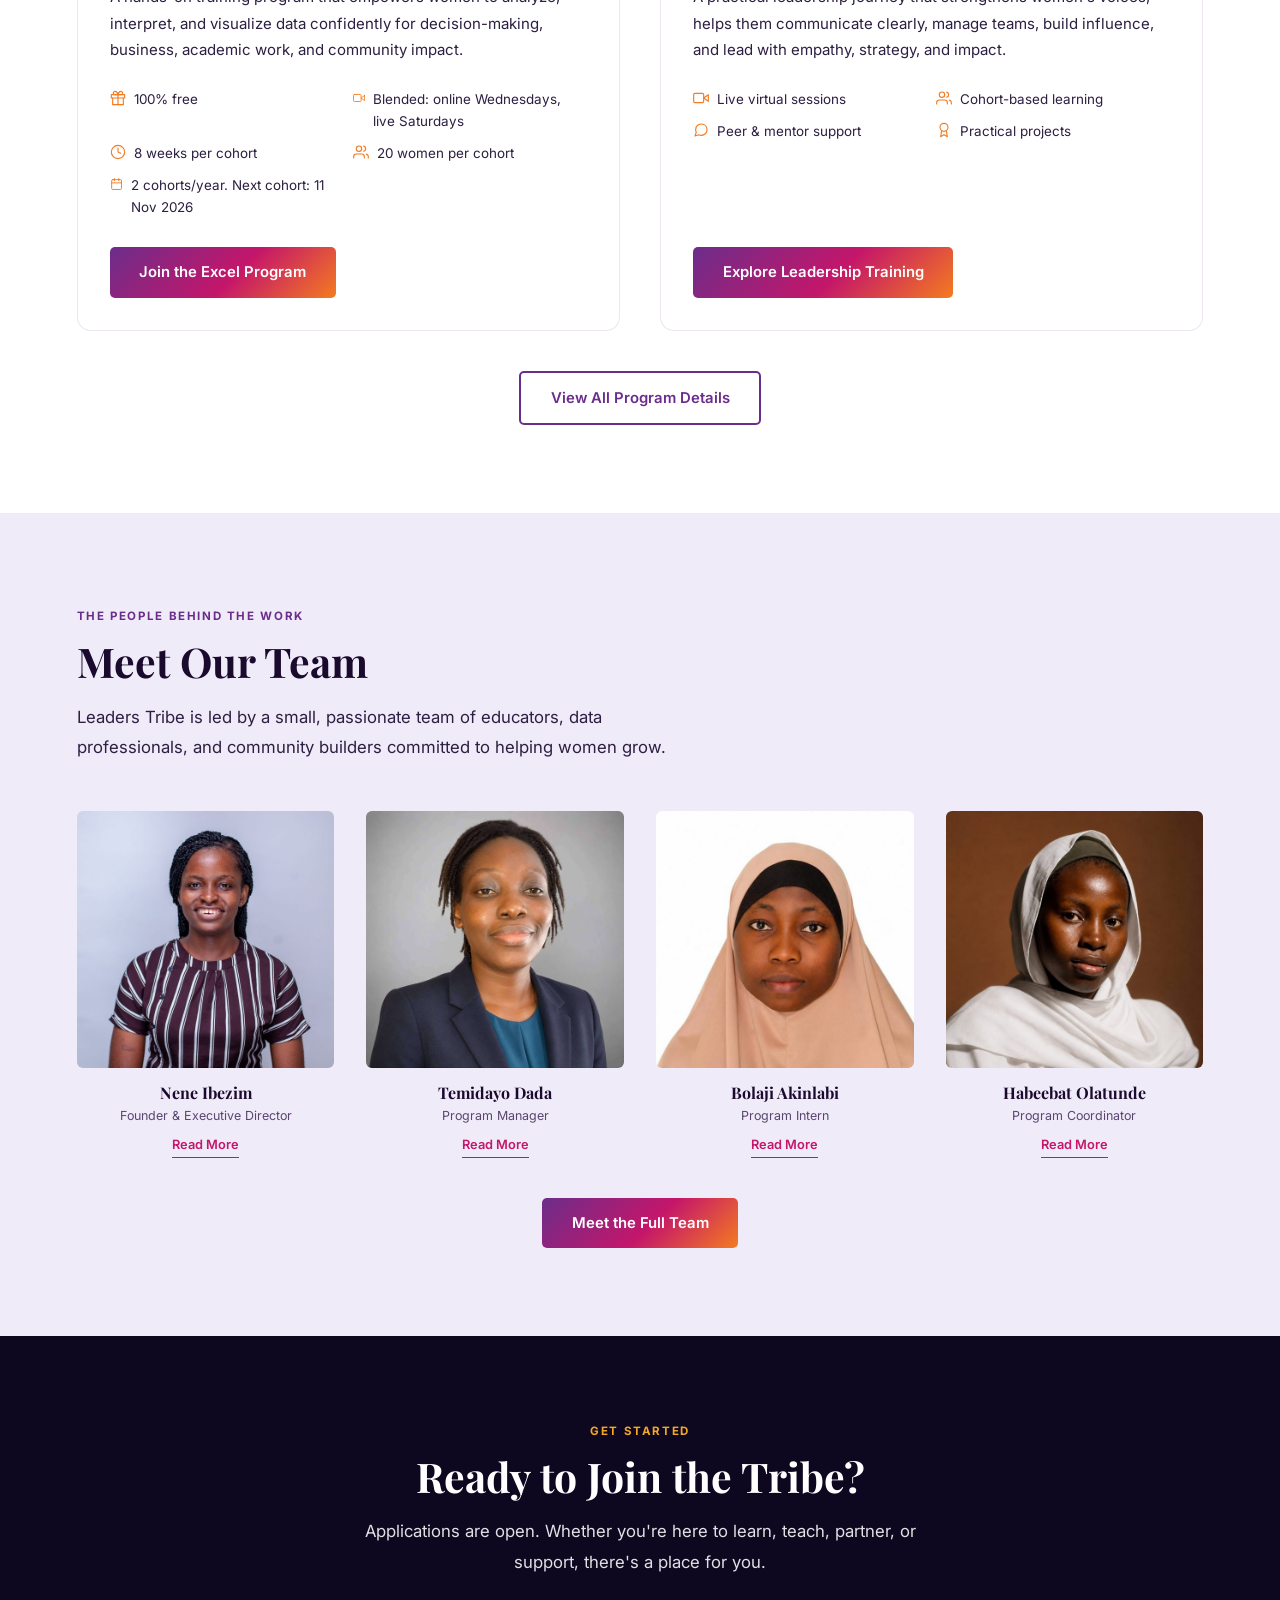
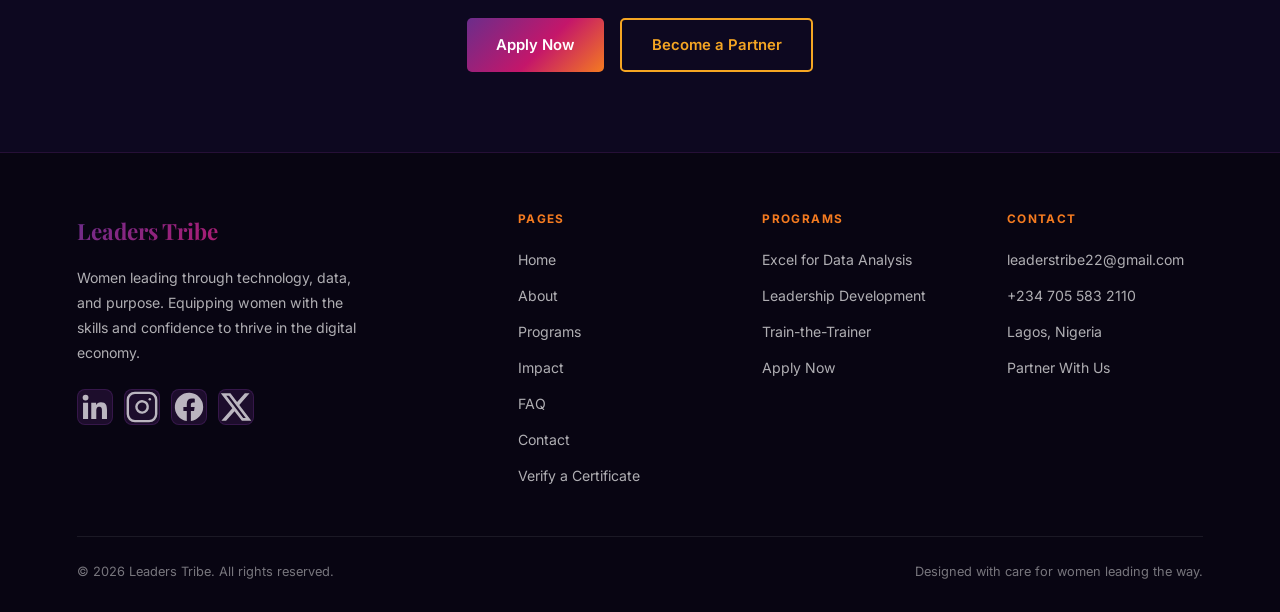
==== commit e5ef6b23: "Describe the blended Excel format and the 11 Nov 2026 cohort - Excel for Data Analysis: blended lear" ====
--- a/index.html
+++ b/index.html
@@ -22,7 +22,7 @@
   <link rel="canonical" href="https://leaderstribe.github.io/" />
   <link rel="icon" type="image/png" href="assets/favicon.png" />
   <link rel="apple-touch-icon" href="assets/apple-touch-icon.png" />
-  <link rel="stylesheet" href="styles.css" />
+  <link rel="stylesheet" href="styles.css?v=2" />
   <script type="application/ld+json">
   {
     "@context": "https://schema.org",
@@ -61,7 +61,7 @@
       <h1 class="hero-title">Equipping women to <em>lead, analyze, and thrive</em> in a digital world.</h1>
       <p class="hero-sub">Leaders Tribe helps women build practical technology, data, and leadership skills through hands-on training, mentorship, and community support.</p>
       <div class="hero-ctas">
-        <a href="https://ee.kobotoolbox.org/x/qGQfshaA" target="_blank" rel="noopener noreferrer" class="btn btn-primary">Apply for a Program</a>
+        <a href="https://ee.kobotoolbox.org/single/4bf99a79f503f6ffee25b24ec2b9daed" target="_blank" rel="noopener noreferrer" class="btn btn-primary">Apply for a Program</a>
         <a href="contact.html#partners" class="btn btn-outline">Partner With Us</a>
       </div>
     </div>
@@ -184,12 +184,12 @@
           <p>A hands-on training program that empowers women to analyze, interpret, and visualize data confidently for decision-making, business, academic work, and community impact.</p>
           <div class="program-meta">
             <div class="meta-item"><span data-icon="gift" style="display:flex;width:16px;height:16px;color:var(--orange);"></span> 100% free</div>
-            <div class="meta-item"><span data-icon="video" style="display:flex;width:16px;height:16px;color:var(--orange);"></span> Live virtual classes</div>
+            <div class="meta-item"><span data-icon="video" style="display:flex;width:16px;height:16px;color:var(--orange);"></span> Blended: online Wednesdays, live Saturdays</div>
             <div class="meta-item"><span data-icon="clock" style="display:flex;width:16px;height:16px;color:var(--orange);"></span> 8 weeks per cohort</div>
             <div class="meta-item"><span data-icon="users" style="display:flex;width:16px;height:16px;color:var(--orange);"></span> 20 women per cohort</div>
-            <div class="meta-item"><span data-icon="calendar" style="display:flex;width:16px;height:16px;color:var(--orange);"></span> 2 cohorts/year. Next dates: July 2026</div>
-          </div>
-          <a href="https://ee.kobotoolbox.org/single/it3MFJqQ" target="_blank" rel="noopener noreferrer" class="btn btn-primary">Join the Excel Program</a>
+            <div class="meta-item"><span data-icon="calendar" style="display:flex;width:16px;height:16px;color:var(--orange);"></span> 2 cohorts/year. Next cohort: 11 Nov 2026</div>
+          </div>
+          <a href="https://ee.kobotoolbox.org/single/4bf99a79f503f6ffee25b24ec2b9daed" target="_blank" rel="noopener noreferrer" class="btn btn-primary">Join the Excel Program</a>
         </div>
       </div>
       <div class="program-card reveal reveal-delay-1">
@@ -208,7 +208,7 @@
             <div class="meta-item"><span data-icon="chat" style="display:flex;width:16px;height:16px;color:var(--orange);"></span> Peer &amp; mentor support</div>
             <div class="meta-item"><span data-icon="award" style="display:flex;width:16px;height:16px;color:var(--orange);"></span> Practical projects</div>
           </div>
-          <a href="https://ee.kobotoolbox.org/single/it3MFJqQ" target="_blank" rel="noopener noreferrer" class="btn btn-primary">Explore Leadership Training</a>
+          <a href="https://ee.kobotoolbox.org/single/4bf99a79f503f6ffee25b24ec2b9daed" target="_blank" rel="noopener noreferrer" class="btn btn-primary">Explore Leadership Training</a>
         </div>
       </div>
     </div>
@@ -283,7 +283,7 @@
       Applications are open. Whether you're here to learn, teach, partner, or support, there's a place for you.
     </p>
     <div style="display:flex; gap:1rem; justify-content:center; flex-wrap:wrap;">
-      <a href="https://ee.kobotoolbox.org/single/it3MFJqQ" target="_blank" rel="noopener noreferrer" class="btn btn-primary">Apply Now</a>
+      <a href="https://ee.kobotoolbox.org/single/4bf99a79f503f6ffee25b24ec2b9daed" target="_blank" rel="noopener noreferrer" class="btn btn-primary">Apply Now</a>
       <a href="contact.html#partners" class="btn btn-outline">Become a Partner</a>
     </div>
   </div>
@@ -292,8 +292,8 @@
 <div id="footer-placeholder"></div>
 
 <script src="icons.js"></script>
-<script src="shared-nav-footer.js?v=2"></script>
-<script src="script.js"></script>
+<script src="shared-nav-footer.js?v=3"></script>
+<script src="script.js?v=2"></script>
 <script>initPage('Home');</script>
 </body>
 </html>
--- a/styles.css
+++ b/styles.css
@@ -471,6 +471,8 @@
 .level-block h4 { font-size: 0.88rem; font-weight: 700; font-family: 'Inter', sans-serif; color: var(--violet-dark); margin-bottom: 0.35rem; }
 .level-block p  { font-size: 0.84rem; color: var(--text-body); line-height: 1.65; }
 .program-meta   { display: grid; grid-template-columns: 1fr 1fr; gap: 0.6rem; margin-bottom: 1.8rem; }
+.program-split  { display: grid; grid-template-columns: 1fr 1fr; gap: 5rem; align-items: start; }
+.program-split > * { min-width: 0; }
 .meta-item { display: flex; align-items: flex-start; gap: 0.5rem; font-size: 0.84rem; color: var(--text-body); }
 .meta-item svg { color: var(--orange); flex-shrink: 0; margin-top: 2px; }
 .program-body .btn { margin-top: auto; align-self: flex-start; }
@@ -823,6 +825,7 @@
   .mv-grid         { grid-template-columns: 1fr; }
   .focus-grid      { grid-template-columns: 1fr; }
   .programs-grid   { grid-template-columns: 1fr; }
+  .program-split   { grid-template-columns: 1fr; gap: 2.5rem; }
   .ttt-steps       { grid-template-columns: 1fr; }
   .ttt-steps::before { display: none; }
   .impact-stats    { grid-template-columns: repeat(2,1fr); }
